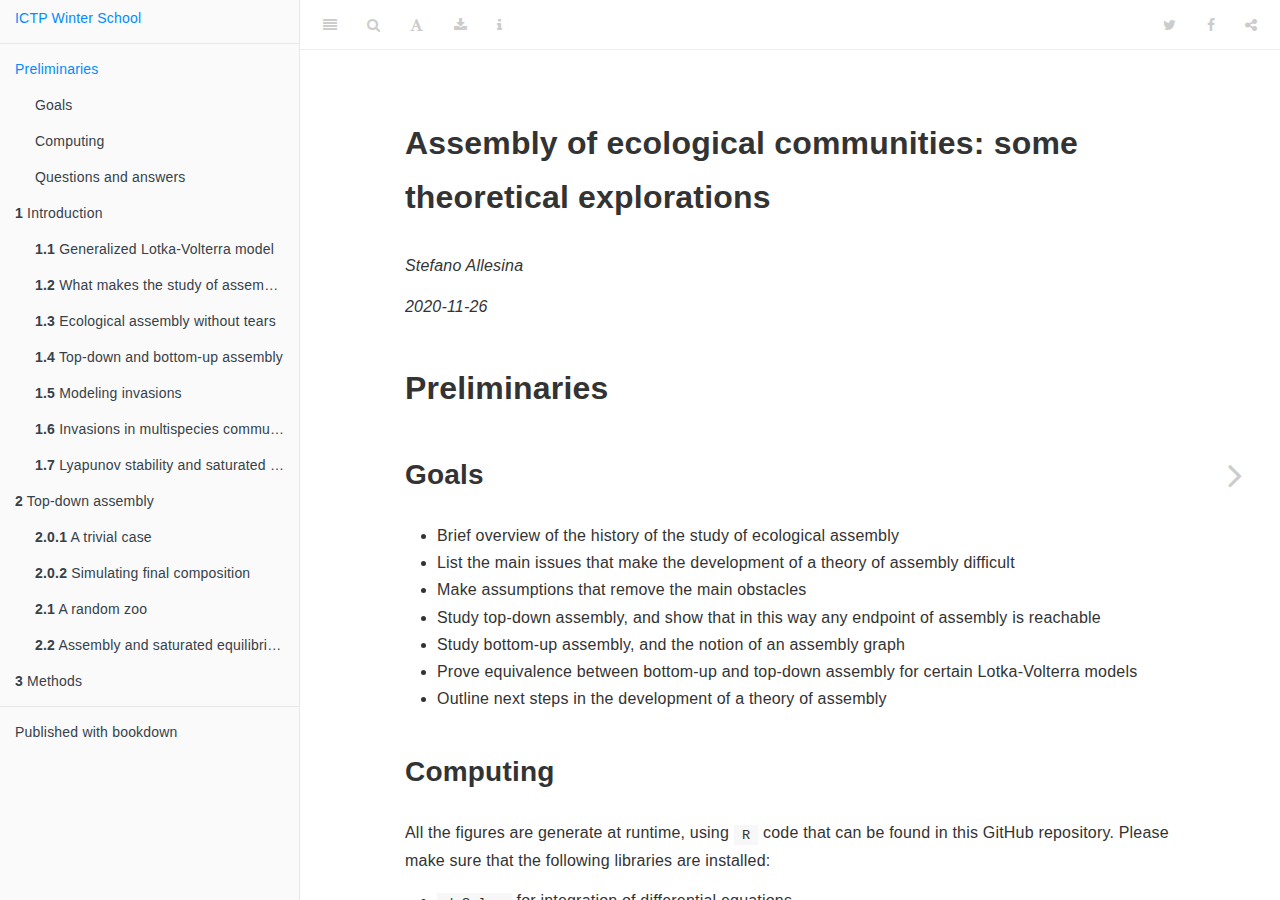
==== docs/index.html @ 86fda0ab "Lectures setup" ====
<!DOCTYPE html>
<html lang="" xml:lang="">
<head>

  <meta charset="utf-8" />
  <meta http-equiv="X-UA-Compatible" content="IE=edge" />
  <title>Assembly of ecological communities: some theoretical explorations</title>
  <meta name="description" content="Lecture notes prepared for the ICTP Winter School on Quantitative Systems Biology: Quantitative Approaches in Ecosystem Ecology." />
  <meta name="generator" content="bookdown 0.18 and GitBook 2.6.7" />

  <meta property="og:title" content="Assembly of ecological communities: some theoretical explorations" />
  <meta property="og:type" content="book" />
  
  
  <meta property="og:description" content="Lecture notes prepared for the ICTP Winter School on Quantitative Systems Biology: Quantitative Approaches in Ecosystem Ecology." />
  

  <meta name="twitter:card" content="summary" />
  <meta name="twitter:title" content="Assembly of ecological communities: some theoretical explorations" />
  
  <meta name="twitter:description" content="Lecture notes prepared for the ICTP Winter School on Quantitative Systems Biology: Quantitative Approaches in Ecosystem Ecology." />
  

<meta name="author" content="Stefano Allesina" />


<meta name="date" content="2020-11-26" />

  <meta name="viewport" content="width=device-width, initial-scale=1" />
  <meta name="apple-mobile-web-app-capable" content="yes" />
  <meta name="apple-mobile-web-app-status-bar-style" content="black" />
  
  

<link rel="next" href="intro.html"/>
<script src="libs/jquery-2.2.3/jquery.min.js"></script>
<link href="libs/gitbook-2.6.7/css/style.css" rel="stylesheet" />
<link href="libs/gitbook-2.6.7/css/plugin-table.css" rel="stylesheet" />
<link href="libs/gitbook-2.6.7/css/plugin-bookdown.css" rel="stylesheet" />
<link href="libs/gitbook-2.6.7/css/plugin-highlight.css" rel="stylesheet" />
<link href="libs/gitbook-2.6.7/css/plugin-search.css" rel="stylesheet" />
<link href="libs/gitbook-2.6.7/css/plugin-fontsettings.css" rel="stylesheet" />
<link href="libs/gitbook-2.6.7/css/plugin-clipboard.css" rel="stylesheet" />












<link rel="stylesheet" href="style.css" type="text/css" />
</head>

<body>



  <div class="book without-animation with-summary font-size-2 font-family-1" data-basepath=".">

    <div class="book-summary">
      <nav role="navigation">

<ul class="summary">
<li><a href="./">ICTP Winter School</a></li>

<li class="divider"></li>
<li class="chapter" data-level="" data-path="index.html"><a href="index.html"><i class="fa fa-check"></i>Preliminaries</a><ul>
<li class="chapter" data-level="" data-path="index.html"><a href="index.html#goals"><i class="fa fa-check"></i>Goals</a></li>
<li class="chapter" data-level="" data-path="index.html"><a href="index.html#computing"><i class="fa fa-check"></i>Computing</a></li>
<li class="chapter" data-level="" data-path="index.html"><a href="index.html#questions-and-answers"><i class="fa fa-check"></i>Questions and answers</a></li>
</ul></li>
<li class="chapter" data-level="1" data-path="intro.html"><a href="intro.html"><i class="fa fa-check"></i><b>1</b> Introduction</a><ul>
<li class="chapter" data-level="1.1" data-path="intro.html"><a href="intro.html#generalized-lotka-volterra-model"><i class="fa fa-check"></i><b>1.1</b> Generalized Lotka-Volterra model</a><ul>
<li class="chapter" data-level="1.1.1" data-path="intro.html"><a href="intro.html#coexistence-equilibrium"><i class="fa fa-check"></i><b>1.1.1</b> Coexistence equilibrium</a></li>
<li class="chapter" data-level="1.1.2" data-path="intro.html"><a href="intro.html#local-stability-of-the-coexistence-equilibrium"><i class="fa fa-check"></i><b>1.1.2</b> Local Stability of the coexistence equilibrium</a></li>
<li class="chapter" data-level="1.1.3" data-path="intro.html"><a href="intro.html#the-equilibrium-is-the-time-average"><i class="fa fa-check"></i><b>1.1.3</b> The equilibrium is the time-average</a></li>
<li class="chapter" data-level="1.1.4" data-path="intro.html"><a href="intro.html#lyapunov-diagonal-stability-and-global-stability"><i class="fa fa-check"></i><b>1.1.4</b> Lyapunov diagonal stability and global stability</a></li>
</ul></li>
<li class="chapter" data-level="1.2" data-path="intro.html"><a href="intro.html#what-makes-the-study-of-assembly-difficult"><i class="fa fa-check"></i><b>1.2</b> What makes the study of assembly difficult?</a></li>
<li class="chapter" data-level="1.3" data-path="intro.html"><a href="intro.html#ecological-assembly-without-tears"><i class="fa fa-check"></i><b>1.3</b> Ecological assembly without tears</a></li>
<li class="chapter" data-level="1.4" data-path="intro.html"><a href="intro.html#top-down-and-bottom-up-assembly"><i class="fa fa-check"></i><b>1.4</b> Top-down and bottom-up assembly</a></li>
<li class="chapter" data-level="1.5" data-path="intro.html"><a href="intro.html#modeling-invasions"><i class="fa fa-check"></i><b>1.5</b> Modeling invasions</a></li>
<li class="chapter" data-level="1.6" data-path="intro.html"><a href="intro.html#invasions-in-multispecies-communities"><i class="fa fa-check"></i><b>1.6</b> Invasions in multispecies communities</a></li>
<li class="chapter" data-level="1.7" data-path="intro.html"><a href="intro.html#lyapunov-stability-and-saturated-equilibria"><i class="fa fa-check"></i><b>1.7</b> Lyapunov stability and saturated equilibria</a></li>
</ul></li>
<li class="chapter" data-level="2" data-path="top-down-assembly.html"><a href="top-down-assembly.html"><i class="fa fa-check"></i><b>2</b> Top-down assembly</a><ul>
<li class="chapter" data-level="2.0.1" data-path="top-down-assembly.html"><a href="top-down-assembly.html#a-trivial-case"><i class="fa fa-check"></i><b>2.0.1</b> A trivial case</a></li>
<li class="chapter" data-level="2.0.2" data-path="top-down-assembly.html"><a href="top-down-assembly.html#simulating-final-composition"><i class="fa fa-check"></i><b>2.0.2</b> Simulating final composition</a></li>
<li class="chapter" data-level="2.1" data-path="top-down-assembly.html"><a href="top-down-assembly.html#a-random-zoo"><i class="fa fa-check"></i><b>2.1</b> A random zoo</a></li>
<li class="chapter" data-level="2.2" data-path="top-down-assembly.html"><a href="top-down-assembly.html#assembly-and-saturated-equilibrium"><i class="fa fa-check"></i><b>2.2</b> Assembly and saturated equilibrium</a></li>
</ul></li>
<li class="chapter" data-level="3" data-path="methods.html"><a href="methods.html"><i class="fa fa-check"></i><b>3</b> Methods</a></li>
<li class="divider"></li>
<li><a href="https://github.com/rstudio/bookdown" target="blank">Published with bookdown</a></li>

</ul>

      </nav>
    </div>

    <div class="book-body">
      <div class="body-inner">
        <div class="book-header" role="navigation">
          <h1>
            <i class="fa fa-circle-o-notch fa-spin"></i><a href="./">Assembly of ecological communities: some theoretical explorations</a>
          </h1>
        </div>

        <div class="page-wrapper" tabindex="-1" role="main">
          <div class="page-inner">

            <section class="normal" id="section-">
<div id="header">
<h1 class="title">Assembly of ecological communities: some theoretical explorations</h1>
<p class="author"><em>Stefano Allesina</em></p>
<p class="date"><em>2020-11-26</em></p>
</div>
<div id="preliminaries" class="section level1 unnumbered">
<h1>Preliminaries</h1>
<div id="goals" class="section level2 unnumbered">
<h2>Goals</h2>
<ul>
<li>Brief overview of the history of the study of ecological assembly</li>
<li>List the main issues that make the development of a theory of assembly difficult</li>
<li>Make assumptions that remove the main obstacles</li>
<li>Study top-down assembly, and show that in this way any endpoint of assembly is reachable</li>
<li>Study bottom-up assembly, and the notion of an assembly graph</li>
<li>Prove equivalence between bottom-up and top-down assembly for certain Lotka-Volterra models</li>
<li>Outline next steps in the development of a theory of assembly</li>
</ul>
</div>
<div id="computing" class="section level2 unnumbered">
<h2>Computing</h2>
<p>All the figures are generate at runtime, using <code>R</code> code that can be found in this GitHub repository. Please make sure that the following libraries are installed:</p>
<ul>
<li><code>deSolve</code> for integration of differential equations</li>
<li><code>tidyverse</code> for data manipulation and plotting</li>
<li><code>knitr</code> to compile this document</li>
</ul>
</div>
<div id="questions-and-answers" class="section level2 unnumbered">
<h2>Questions and answers</h2>
<p>If you have a question that prevents you from following the lecture, please unmute yourself and ask the question—other students are likely to have the same problem! If you are asking a question out of curiosity, or that can be discussed later, please put it in the chat. I will keep the last few minutes of the lecture for Q&amp;A.</p>

</div>
</div>
            </section>

          </div>
        </div>
      </div>

<a href="intro.html" class="navigation navigation-next navigation-unique" aria-label="Next page"><i class="fa fa-angle-right"></i></a>
    </div>
  </div>
<script src="libs/gitbook-2.6.7/js/app.min.js"></script>
<script src="libs/gitbook-2.6.7/js/lunr.js"></script>
<script src="libs/gitbook-2.6.7/js/clipboard.min.js"></script>
<script src="libs/gitbook-2.6.7/js/plugin-search.js"></script>
<script src="libs/gitbook-2.6.7/js/plugin-sharing.js"></script>
<script src="libs/gitbook-2.6.7/js/plugin-fontsettings.js"></script>
<script src="libs/gitbook-2.6.7/js/plugin-bookdown.js"></script>
<script src="libs/gitbook-2.6.7/js/jquery.highlight.js"></script>
<script src="libs/gitbook-2.6.7/js/plugin-clipboard.js"></script>
<script>
gitbook.require(["gitbook"], function(gitbook) {
gitbook.start({
"sharing": {
"github": false,
"facebook": true,
"twitter": true,
"linkedin": false,
"weibo": false,
"instapaper": false,
"vk": false,
"all": ["facebook", "twitter", "linkedin", "weibo", "instapaper"]
},
"fontsettings": {
"theme": "white",
"family": "sans",
"size": 2
},
"edit": {
"link": null,
"text": null
},
"history": {
"link": null,
"text": null
},
"view": {
"link": null,
"text": null
},
"download": ["ICTP_Winter_School.pdf", "ICTP_Winter_School.epub"],
"toc": {
"collapse": "subsection"
}
});
});
</script>

</body>

</html>
---- docs/libs/gitbook-2.6.7/css/style.css ----
/*! normalize.css v2.1.0 | MIT License | git.io/normalize */img,legend{border:0}*,.fa{-webkit-font-smoothing:antialiased}.fa-ul>li,sub,sup{position:relative}.book .book-body .page-wrapper .page-inner section.normal hr:after,.book-langs-index .inner .languages:after,.buttons:after,.dropdown-menu .buttons:after{clear:both}body,html{-ms-text-size-adjust:100%;-webkit-text-size-adjust:100%}article,aside,details,figcaption,figure,footer,header,hgroup,main,nav,section,summary{display:block}audio,canvas,video{display:inline-block}.hidden,[hidden]{display:none}audio:not([controls]){display:none;height:0}html{font-family:sans-serif}body,figure{margin:0}a:focus{outline:dotted thin}a:active,a:hover{outline:0}h1{font-size:2em;margin:.67em 0}abbr[title]{border-bottom:1px dotted}b,strong{font-weight:700}dfn{font-style:italic}hr{-moz-box-sizing:content-box;box-sizing:content-box;height:0}mark{background:#ff0;color:#000}code,kbd,pre,samp{font-family:monospace,serif;font-size:1em}pre{white-space:pre-wrap}q{quotes:"\201C" "\201D" "\2018" "\2019"}small{font-size:80%}sub,sup{font-size:75%;line-height:0;vertical-align:baseline}sup{top:-.5em}sub{bottom:-.25em}svg:not(:root){overflow:hidden}fieldset{border:1px solid silver;margin:0 2px;padding:.35em .625em .75em}legend{padding:0}button,input,select,textarea{font-family:inherit;font-size:100%;margin:0}button,input{line-height:normal}button,select{text-transform:none}button,html input[type=button],input[type=reset],input[type=submit]{-webkit-appearance:button;cursor:pointer}button[disabled],html input[disabled]{cursor:default}input[type=checkbox],input[type=radio]{box-sizing:border-box;padding:0}input[type=search]{-webkit-appearance:textfield;-moz-box-sizing:content-box;-webkit-box-sizing:content-box;box-sizing:content-box}input[type=search]::-webkit-search-cancel-button{margin-right:10px;}button::-moz-focus-inner,input::-moz-focus-inner{border:0;padding:0}textarea{overflow:auto;vertical-align:top}table{border-collapse:collapse;border-spacing:0}/*!
 * Preboot v2
 *
 * Open sourced under MIT license by @mdo.
 * Some variables and mixins from Bootstrap (Apache 2 license).
 */.link-inherit,.link-inherit:focus,.link-inherit:hover{color:inherit}.fa,.fa-stack{display:inline-block}/*!
 *  Font Awesome 4.1.0 by @davegandy - http://fontawesome.io - @fontawesome
 *  License - http://fontawesome.io/license (Font: SIL OFL 1.1, CSS: MIT License)
 */@font-face{font-family:FontAwesome;src:url(./fontawesome/fontawesome-webfont.ttf?v=4.1.0) format('truetype');font-weight:400;font-style:normal}.fa{font-family:FontAwesome;font-style:normal;font-weight:400;line-height:1;-moz-osx-font-smoothing:grayscale}.book .book-header,.book .book-summary{font-family:"Helvetica Neue",Helvetica,Arial,sans-serif}.fa-lg{font-size:1.33333333em;line-height:.75em;vertical-align:-15%}.fa-2x{font-size:2em}.fa-3x{font-size:3em}.fa-4x{font-size:4em}.fa-5x{font-size:5em}.fa-fw{width:1.28571429em;text-align:center}.fa-ul{padding-left:0;margin-left:2.14285714em;list-style-type:none}.fa-li{position:absolute;left:-2.14285714em;width:2.14285714em;top:.14285714em;text-align:center}.fa-li.fa-lg{left:-1.85714286em}.fa-border{padding:.2em .25em .15em;border:.08em solid #eee;border-radius:.1em}.pull-right{float:right}.pull-left{float:left}.fa.pull-left{margin-right:.3em}.fa.pull-right{margin-left:.3em}.fa-spin{-webkit-animation:spin 2s infinite linear;-moz-animation:spin 2s infinite linear;-o-animation:spin 2s infinite linear;animation:spin 2s infinite linear}@-moz-keyframes spin{0%{-moz-transform:rotate(0)}100%{-moz-transform:rotate(359deg)}}@-webkit-keyframes spin{0%{-webkit-transform:rotate(0)}100%{-webkit-transform:rotate(359deg)}}@-o-keyframes spin{0%{-o-transform:rotate(0)}100%{-o-transform:rotate(359deg)}}@keyframes spin{0%{-webkit-transform:rotate(0);transform:rotate(0)}100%{-webkit-transform:rotate(359deg);transform:rotate(359deg)}}.fa-rotate-90{filter:progid:DXImageTransform.Microsoft.BasicImage(rotation=1);-webkit-transform:rotate(90deg);-moz-transform:rotate(90deg);-ms-transform:rotate(90deg);-o-transform:rotate(90deg);transform:rotate(90deg)}.fa-rotate-180{filter:progid:DXImageTransform.Microsoft.BasicImage(rotation=2);-webkit-transform:rotate(180deg);-moz-transform:rotate(180deg);-ms-transform:rotate(180deg);-o-transform:rotate(180deg);transform:rotate(180deg)}.fa-rotate-270{filter:progid:DXImageTransform.Microsoft.BasicImage(rotation=3);-webkit-transform:rotate(270deg);-moz-transform:rotate(270deg);-ms-transform:rotate(270deg);-o-transform:rotate(270deg);transform:rotate(270deg)}.fa-flip-horizontal{filter:progid:DXImageTransform.Microsoft.BasicImage(rotation=0, mirror=1);-webkit-transform:scale(-1,1);-moz-transform:scale(-1,1);-ms-transform:scale(-1,1);-o-transform:scale(-1,1);transform:scale(-1,1)}.fa-flip-vertical{filter:progid:DXImageTransform.Microsoft.BasicImage(rotation=2, mirror=1);-webkit-transform:scale(1,-1);-moz-transform:scale(1,-1);-ms-transform:scale(1,-1);-o-transform:scale(1,-1);transform:scale(1,-1)}.fa-stack{position:relative;width:2em;height:2em;line-height:2em;vertical-align:middle}.fa-stack-1x,.fa-stack-2x{position:absolute;left:0;width:100%;text-align:center}.fa-stack-1x{line-height:inherit}.fa-stack-2x{font-size:2em}.fa-inverse{color:#fff}.fa-glass:before{content:"\f000"}.fa-music:before{content:"\f001"}.fa-search:before{content:"\f002"}.fa-envelope-o:before{content:"\f003"}.fa-heart:before{content:"\f004"}.fa-star:before{content:"\f005"}.fa-star-o:before{content:"\f006"}.fa-user:before{content:"\f007"}.fa-film:before{content:"\f008"}.fa-th-large:before{content:"\f009"}.fa-th:before{content:"\f00a"}.fa-th-list:before{content:"\f00b"}.fa-check:before{content:"\f00c"}.fa-times:before{content:"\f00d"}.fa-search-plus:before{content:"\f00e"}.fa-search-minus:before{content:"\f010"}.fa-power-off:before{content:"\f011"}.fa-signal:before{content:"\f012"}.fa-cog:before,.fa-gear:before{content:"\f013"}.fa-trash-o:before{content:"\f014"}.fa-home:before{content:"\f015"}.fa-file-o:before{content:"\f016"}.fa-clock-o:before{content:"\f017"}.fa-road:before{content:"\f018"}.fa-download:before{content:"\f019"}.fa-arrow-circle-o-down:before{content:"\f01a"}.fa-arrow-circle-o-up:before{content:"\f01b"}.fa-inbox:before{content:"\f01c"}.fa-play-circle-o:before{content:"\f01d"}.fa-repeat:before,.fa-rotate-right:before{content:"\f01e"}.fa-refresh:before{content:"\f021"}.fa-list-alt:before{content:"\f022"}.fa-lock:before{content:"\f023"}.fa-flag:before{content:"\f024"}.fa-headphones:before{content:"\f025"}.fa-volume-off:before{content:"\f026"}.fa-volume-down:before{content:"\f027"}.fa-volume-up:before{content:"\f028"}.fa-qrcode:before{content:"\f029"}.fa-barcode:before{content:"\f02a"}.fa-tag:before{content:"\f02b"}.fa-tags:before{content:"\f02c"}.fa-book:before{content:"\f02d"}.fa-bookmark:before{content:"\f02e"}.fa-print:before{content:"\f02f"}.fa-camera:before{content:"\f030"}.fa-font:before{content:"\f031"}.fa-bold:before{content:"\f032"}.fa-italic:before{content:"\f033"}.fa-text-height:before{content:"\f034"}.fa-text-width:before{content:"\f035"}.fa-align-left:before{content:"\f036"}.fa-align-center:before{content:"\f037"}.fa-align-right:before{content:"\f038"}.fa-align-justify:before{content:"\f039"}.fa-list:before{content:"\f03a"}.fa-dedent:before,.fa-outdent:before{content:"\f03b"}.fa-indent:before{content:"\f03c"}.fa-video-camera:before{content:"\f03d"}.fa-image:before,.fa-photo:before,.fa-picture-o:before{content:"\f03e"}.fa-pencil:before{content:"\f040"}.fa-map-marker:before{content:"\f041"}.fa-adjust:before{content:"\f042"}.fa-tint:before{content:"\f043"}.fa-edit:before,.fa-pencil-square-o:before{content:"\f044"}.fa-share-square-o:before{content:"\f045"}.fa-check-square-o:before{content:"\f046"}.fa-arrows:before{content:"\f047"}.fa-step-backward:before{content:"\f048"}.fa-fast-backward:before{content:"\f049"}.fa-backward:before{content:"\f04a"}.fa-play:before{content:"\f04b"}.fa-pause:before{content:"\f04c"}.fa-stop:before{content:"\f04d"}.fa-forward:before{content:"\f04e"}.fa-fast-forward:before{content:"\f050"}.fa-step-forward:before{content:"\f051"}.fa-eject:before{content:"\f052"}.fa-chevron-left:before{content:"\f053"}.fa-chevron-right:before{content:"\f054"}.fa-plus-circle:before{content:"\f055"}.fa-minus-circle:before{content:"\f056"}.fa-times-circle:before{content:"\f057"}.fa-check-circle:before{content:"\f058"}.fa-question-circle:before{content:"\f059"}.fa-info-circle:before{content:"\f05a"}.fa-crosshairs:before{content:"\f05b"}.fa-times-circle-o:before{content:"\f05c"}.fa-check-circle-o:before{content:"\f05d"}.fa-ban:before{content:"\f05e"}.fa-arrow-left:before{content:"\f060"}.fa-arrow-right:before{content:"\f061"}.fa-arrow-up:before{content:"\f062"}.fa-arrow-down:before{content:"\f063"}.fa-mail-forward:before,.fa-share:before{content:"\f064"}.fa-expand:before{content:"\f065"}.fa-compress:before{content:"\f066"}.fa-plus:before{content:"\f067"}.fa-minus:before{content:"\f068"}.fa-asterisk:before{content:"\f069"}.fa-exclamation-circle:before{content:"\f06a"}.fa-gift:before{content:"\f06b"}.fa-leaf:before{content:"\f06c"}.fa-fire:before{content:"\f06d"}.fa-eye:before{content:"\f06e"}.fa-eye-slash:before{content:"\f070"}.fa-exclamation-triangle:before,.fa-warning:before{content:"\f071"}.fa-plane:before{content:"\f072"}.fa-calendar:before{content:"\f073"}.fa-random:before{content:"\f074"}.fa-comment:before{content:"\f075"}.fa-magnet:before{content:"\f076"}.fa-chevron-up:before{content:"\f077"}.fa-chevron-down:before{content:"\f078"}.fa-retweet:before{content:"\f079"}.fa-shopping-cart:before{content:"\f07a"}.fa-folder:before{content:"\f07b"}.fa-folder-open:before{content:"\f07c"}.fa-arrows-v:before{content:"\f07d"}.fa-arrows-h:before{content:"\f07e"}.fa-bar-chart-o:before{content:"\f080"}.fa-twitter-square:before{content:"\f081"}.fa-facebook-square:before{content:"\f082"}.fa-camera-retro:before{content:"\f083"}.fa-key:before{content:"\f084"}.fa-cogs:before,.fa-gears:before{content:"\f085"}.fa-comments:before{content:"\f086"}.fa-thumbs-o-up:before{content:"\f087"}.fa-thumbs-o-down:before{content:"\f088"}.fa-star-half:before{content:"\f089"}.fa-heart-o:before{content:"\f08a"}.fa-sign-out:before{content:"\f08b"}.fa-linkedin-square:before{content:"\f08c"}.fa-thumb-tack:before{content:"\f08d"}.fa-external-link:before{content:"\f08e"}.fa-sign-in:before{content:"\f090"}.fa-trophy:before{content:"\f091"}.fa-github-square:before{content:"\f092"}.fa-upload:before{content:"\f093"}.fa-lemon-o:before{content:"\f094"}.fa-phone:before{content:"\f095"}.fa-square-o:before{content:"\f096"}.fa-bookmark-o:before{content:"\f097"}.fa-phone-square:before{content:"\f098"}.fa-twitter:before{content:"\f099"}.fa-facebook:before{content:"\f09a"}.fa-github:before{content:"\f09b"}.fa-unlock:before{content:"\f09c"}.fa-credit-card:before{content:"\f09d"}.fa-rss:before{content:"\f09e"}.fa-hdd-o:before{content:"\f0a0"}.fa-bullhorn:before{content:"\f0a1"}.fa-bell:before{content:"\f0f3"}.fa-certificate:before{content:"\f0a3"}.fa-hand-o-right:before{content:"\f0a4"}.fa-hand-o-left:before{content:"\f0a5"}.fa-hand-o-up:before{content:"\f0a6"}.fa-hand-o-down:before{content:"\f0a7"}.fa-arrow-circle-left:before{content:"\f0a8"}.fa-arrow-circle-right:before{content:"\f0a9"}.fa-arrow-circle-up:before{content:"\f0aa"}.fa-arrow-circle-down:before{content:"\f0ab"}.fa-globe:before{content:"\f0ac"}.fa-wrench:before{content:"\f0ad"}.fa-tasks:before{content:"\f0ae"}.fa-filter:before{content:"\f0b0"}.fa-briefcase:before{content:"\f0b1"}.fa-arrows-alt:before{content:"\f0b2"}.fa-group:before,.fa-users:before{content:"\f0c0"}.fa-chain:before,.fa-link:before{content:"\f0c1"}.fa-cloud:before{content:"\f0c2"}.fa-flask:before{content:"\f0c3"}.fa-cut:before,.fa-scissors:before{content:"\f0c4"}.fa-copy:before,.fa-files-o:before{content:"\f0c5"}.fa-paperclip:before{content:"\f0c6"}.fa-floppy-o:before,.fa-save:before{content:"\f0c7"}.fa-square:before{content:"\f0c8"}.fa-bars:before,.fa-navicon:before,.fa-reorder:before{content:"\f0c9"}.fa-list-ul:before{content:"\f0ca"}.fa-list-ol:before{content:"\f0cb"}.fa-strikethrough:before{content:"\f0cc"}.fa-underline:before{content:"\f0cd"}.fa-table:before{content:"\f0ce"}.fa-magic:before{content:"\f0d0"}.fa-truck:before{content:"\f0d1"}.fa-pinterest:before{content:"\f0d2"}.fa-pinterest-square:before{content:"\f0d3"}.fa-google-plus-square:before{content:"\f0d4"}.fa-google-plus:before{content:"\f0d5"}.fa-money:before{content:"\f0d6"}.fa-caret-down:before{content:"\f0d7"}.fa-caret-up:before{content:"\f0d8"}.fa-caret-left:before{content:"\f0d9"}.fa-caret-right:before{content:"\f0da"}.fa-columns:before{content:"\f0db"}.fa-sort:before,.fa-unsorted:before{content:"\f0dc"}.fa-sort-desc:before,.fa-sort-down:before{content:"\f0dd"}.fa-sort-asc:before,.fa-sort-up:before{content:"\f0de"}.fa-envelope:before{content:"\f0e0"}.fa-linkedin:before{content:"\f0e1"}.fa-rotate-left:before,.fa-undo:before{content:"\f0e2"}.fa-gavel:before,.fa-legal:before{content:"\f0e3"}.fa-dashboard:before,.fa-tachometer:before{content:"\f0e4"}.fa-comment-o:before{content:"\f0e5"}.fa-comments-o:before{content:"\f0e6"}.fa-bolt:before,.fa-flash:before{content:"\f0e7"}.fa-sitemap:before{content:"\f0e8"}.fa-umbrella:before{content:"\f0e9"}.fa-clipboard:before,.fa-paste:before{content:"\f0ea"}.fa-lightbulb-o:before{content:"\f0eb"}.fa-exchange:before{content:"\f0ec"}.fa-cloud-download:before{content:"\f0ed"}.fa-cloud-upload:before{content:"\f0ee"}.fa-user-md:before{content:"\f0f0"}.fa-stethoscope:before{content:"\f0f1"}.fa-suitcase:before{content:"\f0f2"}.fa-bell-o:before{content:"\f0a2"}.fa-coffee:before{content:"\f0f4"}.fa-cutlery:before{content:"\f0f5"}.fa-file-text-o:before{content:"\f0f6"}.fa-building-o:before{content:"\f0f7"}.fa-hospital-o:before{content:"\f0f8"}.fa-ambulance:before{content:"\f0f9"}.fa-medkit:before{content:"\f0fa"}.fa-fighter-jet:before{content:"\f0fb"}.fa-beer:before{content:"\f0fc"}.fa-h-square:before{content:"\f0fd"}.fa-plus-square:before{content:"\f0fe"}.fa-angle-double-left:before{content:"\f100"}.fa-angle-double-right:before{content:"\f101"}.fa-angle-double-up:before{content:"\f102"}.fa-angle-double-down:before{content:"\f103"}.fa-angle-left:before{content:"\f104"}.fa-angle-right:before{content:"\f105"}.fa-angle-up:before{content:"\f106"}.fa-angle-down:before{content:"\f107"}.fa-desktop:before{content:"\f108"}.fa-laptop:before{content:"\f109"}.fa-tablet:before{content:"\f10a"}.fa-mobile-phone:before,.fa-mobile:before{content:"\f10b"}.fa-circle-o:before{content:"\f10c"}.fa-quote-left:before{content:"\f10d"}.fa-quote-right:before{content:"\f10e"}.fa-spinner:before{content:"\f110"}.fa-circle:before{content:"\f111"}.fa-mail-reply:before,.fa-reply:before{content:"\f112"}.fa-github-alt:before{content:"\f113"}.fa-folder-o:before{content:"\f114"}.fa-folder-open-o:before{content:"\f115"}.fa-smile-o:before{content:"\f118"}.fa-frown-o:before{content:"\f119"}.fa-meh-o:before{content:"\f11a"}.fa-gamepad:before{content:"\f11b"}.fa-keyboard-o:before{content:"\f11c"}.fa-flag-o:before{content:"\f11d"}.fa-flag-checkered:before{content:"\f11e"}.fa-terminal:before{content:"\f120"}.fa-code:before{content:"\f121"}.fa-mail-reply-all:before,.fa-reply-all:before{content:"\f122"}.fa-star-half-empty:before,.fa-star-half-full:before,.fa-star-half-o:before{content:"\f123"}.fa-location-arrow:before{content:"\f124"}.fa-crop:before{content:"\f125"}.fa-code-fork:before{content:"\f126"}.fa-chain-broken:before,.fa-unlink:before{content:"\f127"}.fa-question:before{content:"\f128"}.fa-info:before{content:"\f129"}.fa-exclamation:before{content:"\f12a"}.fa-superscript:before{content:"\f12b"}.fa-subscript:before{content:"\f12c"}.fa-eraser:before{content:"\f12d"}.fa-puzzle-piece:before{content:"\f12e"}.fa-microphone:before{content:"\f130"}.fa-microphone-slash:before{content:"\f131"}.fa-shield:before{content:"\f132"}.fa-calendar-o:before{content:"\f133"}.fa-fire-extinguisher:before{content:"\f134"}.fa-rocket:before{content:"\f135"}.fa-maxcdn:before{content:"\f136"}.fa-chevron-circle-left:before{content:"\f137"}.fa-chevron-circle-right:before{content:"\f138"}.fa-chevron-circle-up:before{content:"\f139"}.fa-chevron-circle-down:before{content:"\f13a"}.fa-html5:before{content:"\f13b"}.fa-css3:before{content:"\f13c"}.fa-anchor:before{content:"\f13d"}.fa-unlock-alt:before{content:"\f13e"}.fa-bullseye:before{content:"\f140"}.fa-ellipsis-h:before{content:"\f141"}.fa-ellipsis-v:before{content:"\f142"}.fa-rss-square:before{content:"\f143"}.fa-play-circle:before{content:"\f144"}.fa-ticket:before{content:"\f145"}.fa-minus-square:before{content:"\f146"}.fa-minus-square-o:before{content:"\f147"}.fa-level-up:before{content:"\f148"}.fa-level-down:before{content:"\f149"}.fa-check-square:before{content:"\f14a"}.fa-pencil-square:before{content:"\f14b"}.fa-external-link-square:before{content:"\f14c"}.fa-share-square:before{content:"\f14d"}.fa-compass:before{content:"\f14e"}.fa-caret-square-o-down:before,.fa-toggle-down:before{content:"\f150"}.fa-caret-square-o-up:before,.fa-toggle-up:before{content:"\f151"}.fa-caret-square-o-right:before,.fa-toggle-right:before{content:"\f152"}.fa-eur:before,.fa-euro:before{content:"\f153"}.fa-gbp:before{content:"\f154"}.fa-dollar:before,.fa-usd:before{content:"\f155"}.fa-inr:before,.fa-rupee:before{content:"\f156"}.fa-cny:before,.fa-jpy:before,.fa-rmb:before,.fa-yen:before{content:"\f157"}.fa-rouble:before,.fa-rub:before,.fa-ruble:before{content:"\f158"}.fa-krw:before,.fa-won:before{content:"\f159"}.fa-bitcoin:before,.fa-btc:before{content:"\f15a"}.fa-file:before{content:"\f15b"}.fa-file-text:before{content:"\f15c"}.fa-sort-alpha-asc:before{content:"\f15d"}.fa-sort-alpha-desc:before{content:"\f15e"}.fa-sort-amount-asc:before{content:"\f160"}.fa-sort-amount-desc:before{content:"\f161"}.fa-sort-numeric-asc:before{content:"\f162"}.fa-sort-numeric-desc:before{content:"\f163"}.fa-thumbs-up:before{content:"\f164"}.fa-thumbs-down:before{content:"\f165"}.fa-youtube-square:before{content:"\f166"}.fa-youtube:before{content:"\f167"}.fa-xing:before{content:"\f168"}.fa-xing-square:before{content:"\f169"}.fa-youtube-play:before{content:"\f16a"}.fa-dropbox:before{content:"\f16b"}.fa-stack-overflow:before{content:"\f16c"}.fa-instagram:before{content:"\f16d"}.fa-flickr:before{content:"\f16e"}.fa-adn:before{content:"\f170"}.fa-bitbucket:before{content:"\f171"}.fa-bitbucket-square:before{content:"\f172"}.fa-tumblr:before{content:"\f173"}.fa-tumblr-square:before{content:"\f174"}.fa-long-arrow-down:before{content:"\f175"}.fa-long-arrow-up:before{content:"\f176"}.fa-long-arrow-left:before{content:"\f177"}.fa-long-arrow-right:before{content:"\f178"}.fa-apple:before{content:"\f179"}.fa-windows:before{content:"\f17a"}.fa-android:before{content:"\f17b"}.fa-linux:before{content:"\f17c"}.fa-dribbble:before{content:"\f17d"}.fa-skype:before{content:"\f17e"}.fa-foursquare:before{content:"\f180"}.fa-trello:before{content:"\f181"}.fa-female:before{content:"\f182"}.fa-male:before{content:"\f183"}.fa-gittip:before{content:"\f184"}.fa-sun-o:before{content:"\f185"}.fa-moon-o:before{content:"\f186"}.fa-archive:before{content:"\f187"}.fa-bug:before{content:"\f188"}.fa-vk:before{content:"\f189"}.fa-weibo:before{content:"\f18a"}.fa-renren:before{content:"\f18b"}.fa-pagelines:before{content:"\f18c"}.fa-stack-exchange:before{content:"\f18d"}.fa-arrow-circle-o-right:before{content:"\f18e"}.fa-arrow-circle-o-left:before{content:"\f190"}.fa-caret-square-o-left:before,.fa-toggle-left:before{content:"\f191"}.fa-dot-circle-o:before{content:"\f192"}.fa-wheelchair:before{content:"\f193"}.fa-vimeo-square:before{content:"\f194"}.fa-try:before,.fa-turkish-lira:before{content:"\f195"}.fa-plus-square-o:before{content:"\f196"}.fa-space-shuttle:before{content:"\f197"}.fa-slack:before{content:"\f198"}.fa-envelope-square:before{content:"\f199"}.fa-wordpress:before{content:"\f19a"}.fa-openid:before{content:"\f19b"}.fa-bank:before,.fa-institution:before,.fa-university:before{content:"\f19c"}.fa-graduation-cap:before,.fa-mortar-board:before{content:"\f19d"}.fa-yahoo:before{content:"\f19e"}.fa-google:before{content:"\f1a0"}.fa-reddit:before{content:"\f1a1"}.fa-reddit-square:before{content:"\f1a2"}.fa-stumbleupon-circle:before{content:"\f1a3"}.fa-stumbleupon:before{content:"\f1a4"}.fa-delicious:before{content:"\f1a5"}.fa-digg:before{content:"\f1a6"}.fa-pied-piper-square:before,.fa-pied-piper:before{content:"\f1a7"}.fa-pied-piper-alt:before{content:"\f1a8"}.fa-drupal:before{content:"\f1a9"}.fa-joomla:before{content:"\f1aa"}.fa-language:before{content:"\f1ab"}.fa-fax:before{content:"\f1ac"}.fa-building:before{content:"\f1ad"}.fa-child:before{content:"\f1ae"}.fa-paw:before{content:"\f1b0"}.fa-spoon:before{content:"\f1b1"}.fa-cube:before{content:"\f1b2"}.fa-cubes:before{content:"\f1b3"}.fa-behance:before{content:"\f1b4"}.fa-behance-square:before{content:"\f1b5"}.fa-steam:before{content:"\f1b6"}.fa-steam-square:before{content:"\f1b7"}.fa-recycle:before{content:"\f1b8"}.fa-automobile:before,.fa-car:before{content:"\f1b9"}.fa-cab:before,.fa-taxi:before{content:"\f1ba"}.fa-tree:before{content:"\f1bb"}.fa-spotify:before{content:"\f1bc"}.fa-deviantart:before{content:"\f1bd"}.fa-soundcloud:before{content:"\f1be"}.fa-database:before{content:"\f1c0"}.fa-file-pdf-o:before{content:"\f1c1"}.fa-file-word-o:before{content:"\f1c2"}.fa-file-excel-o:before{content:"\f1c3"}.fa-file-powerpoint-o:before{content:"\f1c4"}.fa-file-image-o:before,.fa-file-photo-o:before,.fa-file-picture-o:before{content:"\f1c5"}.fa-file-archive-o:before,.fa-file-zip-o:before{content:"\f1c6"}.fa-file-audio-o:before,.fa-file-sound-o:before{content:"\f1c7"}.fa-file-movie-o:before,.fa-file-video-o:before{content:"\f1c8"}.fa-file-code-o:before{content:"\f1c9"}.fa-vine:before{content:"\f1ca"}.fa-codepen:before{content:"\f1cb"}.fa-jsfiddle:before{content:"\f1cc"}.fa-life-bouy:before,.fa-life-ring:before,.fa-life-saver:before,.fa-support:before{content:"\f1cd"}.fa-circle-o-notch:before{content:"\f1ce"}.fa-ra:before,.fa-rebel:before{content:"\f1d0"}.fa-empire:before,.fa-ge:before{content:"\f1d1"}.fa-git-square:before{content:"\f1d2"}.fa-git:before{content:"\f1d3"}.fa-hacker-news:before{content:"\f1d4"}.fa-tencent-weibo:before{content:"\f1d5"}.fa-qq:before{content:"\f1d6"}.fa-wechat:before,.fa-weixin:before{content:"\f1d7"}.fa-paper-plane:before,.fa-send:before{content:"\f1d8"}.fa-paper-plane-o:before,.fa-send-o:before{content:"\f1d9"}.fa-history:before{content:"\f1da"}.fa-circle-thin:before{content:"\f1db"}.fa-header:before{content:"\f1dc"}.fa-paragraph:before{content:"\f1dd"}.fa-sliders:before{content:"\f1de"}.fa-share-alt:before{content:"\f1e0"}.fa-share-alt-square:before{content:"\f1e1"}.fa-bomb:before{content:"\f1e2"}.book-langs-index{width:100%;height:100%;padding:40px 0;margin:0;overflow:auto}@media (max-width:600px){.book-langs-index{padding:0}}.book-langs-index .inner{max-width:600px;width:100%;margin:0 auto;padding:30px;background:#fff;border-radius:3px}.book-langs-index .inner h3{margin:0}.book-langs-index .inner .languages{list-style:none;padding:20px 30px;margin-top:20px;border-top:1px solid #eee}.book-langs-index .inner .languages:after,.book-langs-index .inner .languages:before{content:" ";display:table;line-height:0}.book-langs-index .inner .languages li{width:50%;float:left;padding:10px 5px;font-size:16px}@media (max-width:600px){.book-langs-index .inner .languages li{width:100%;max-width:100%}}.book .book-header{overflow:visible;height:50px;padding:0 8px;z-index:2;font-size:.85em;color:#7e888b;background:0 0}.book .book-header .btn{display:block;height:50px;padding:0 15px;border-bottom:none;color:#ccc;text-transform:uppercase;line-height:50px;-webkit-box-shadow:none!important;box-shadow:none!important;position:relative;font-size:14px}.book .book-header .btn:hover{position:relative;text-decoration:none;color:#444;background:0 0}.book .book-header h1{margin:0;font-size:20px;font-weight:200;text-align:center;line-height:50px;opacity:0;padding-left:200px;padding-right:200px;-webkit-transition:opacity .2s ease;-moz-transition:opacity .2s ease;-o-transition:opacity .2s ease;transition:opacity .2s ease;overflow:hidden;text-overflow:ellipsis;white-space:nowrap}.book .book-header h1 a,.book .book-header h1 a:hover{color:inherit;text-decoration:none}@media (max-width:1000px){.book .book-header h1{display:none}}.book .book-header h1 i{display:none}.book .book-header:hover h1{opacity:1}.book.is-loading .book-header h1 i{display:inline-block}.book.is-loading .book-header h1 a{display:none}.dropdown{position:relative}.dropdown-menu{position:absolute;top:100%;left:0;z-index:100;display:none;float:left;min-width:160px;padding:0;margin:2px 0 0;list-style:none;font-size:14px;background-color:#fafafa;border:1px solid rgba(0,0,0,.07);border-radius:1px;-webkit-box-shadow:0 6px 12px rgba(0,0,0,.175);box-shadow:0 6px 12px rgba(0,0,0,.175);background-clip:padding-box}.dropdown-menu.open{display:block}.dropdown-menu.dropdown-left{left:auto;right:4%}.dropdown-menu.dropdown-left .dropdown-caret{right:14px;left:auto}.dropdown-menu .dropdown-caret{position:absolute;top:-8px;left:14px;width:18px;height:10px;float:left;overflow:hidden}.dropdown-menu .dropdown-caret .caret-inner,.dropdown-menu .dropdown-caret .caret-outer{display:inline-block;top:0;border-left:9px solid transparent;border-right:9px solid transparent;position:absolute}.dropdown-menu .dropdown-caret .caret-outer{border-bottom:9px solid rgba(0,0,0,.1);height:auto;left:0;width:auto;margin-left:-1px}.dropdown-menu .dropdown-caret .caret-inner{margin-top:-1px;top:1px;border-bottom:9px solid #fafafa}.dropdown-menu .buttons{border-bottom:1px solid rgba(0,0,0,.07)}.dropdown-menu .buttons:after,.dropdown-menu .buttons:before{content:" ";display:table;line-height:0}.dropdown-menu .buttons:last-child{border-bottom:none}.dropdown-menu .buttons .button{border:0;background-color:transparent;color:#a6a6a6;width:100%;text-align:center;float:left;line-height:1.42857143;padding:8px 4px}.alert,.dropdown-menu .buttons .button:hover{color:#444}.dropdown-menu .buttons .button:focus,.dropdown-menu .buttons .button:hover{outline:0}.dropdown-menu .buttons .button.size-2{width:50%}.dropdown-menu .buttons .button.size-3{width:33%}.alert{padding:15px;margin-bottom:20px;background:#eee;border-bottom:5px solid #ddd}.alert-success{background:#dff0d8;border-color:#d6e9c6;color:#3c763d}.alert-info{background:#d9edf7;border-color:#bce8f1;color:#31708f}.alert-danger{background:#f2dede;border-color:#ebccd1;color:#a94442}.alert-warning{background:#fcf8e3;border-color:#faebcc;color:#8a6d3b}.book .book-summary{position:absolute;top:0;left:-300px;bottom:0;z-index:1;width:300px;color:#364149;background:#fafafa;border-right:1px solid rgba(0,0,0,.07);-webkit-transition:left 250ms ease;-moz-transition:left 250ms ease;-o-transition:left 250ms ease;transition:left 250ms ease}.book .book-summary ul.summary{position:absolute;top:0;left:0;right:0;bottom:0;overflow-y:auto;list-style:none;margin:0;padding:0;-webkit-transition:top .5s ease;-moz-transition:top .5s ease;-o-transition:top .5s ease;transition:top .5s ease}.book .book-summary ul.summary li{list-style:none}.book .book-summary ul.summary li.divider{height:1px;margin:7px 0;overflow:hidden;background:rgba(0,0,0,.07)}.book .book-summary ul.summary li i.fa-check{display:none;position:absolute;right:9px;top:16px;font-size:9px;color:#3c3}.book .book-summary ul.summary li.done>a{color:#364149;font-weight:400}.book .book-summary ul.summary li.done>a i{display:inline}.book .book-summary ul.summary li a,.book .book-summary ul.summary li span{display:block;padding:10px 15px;border-bottom:none;color:#364149;background:0 0;text-overflow:ellipsis;overflow:hidden;white-space:nowrap;position:relative}.book .book-summary ul.summary li span{cursor:not-allowed;opacity:.3;filter:alpha(opacity=30)}.book .book-summary ul.summary li a:hover,.book .book-summary ul.summary li.active>a{color:#008cff;background:0 0;text-decoration:none}.book .book-summary ul.summary li ul{padding-left:20px}@media (max-width:600px){.book .book-summary{width:calc(100% - 60px);bottom:0;left:-100%}}.book.with-summary .book-summary{left:0}.book.without-animation .book-summary{-webkit-transition:none!important;-moz-transition:none!important;-o-transition:none!important;transition:none!important}.book{position:relative;width:100%;height:100%}.book .book-body,.book .book-body .body-inner{position:absolute;top:0;left:0;overflow-y:auto;bottom:0;right:0}.book .book-body{color:#000;background:#fff;-webkit-transition:left 250ms ease;-moz-transition:left 250ms ease;-o-transition:left 250ms ease;transition:left 250ms ease}.book .book-body .page-wrapper{position:relative;outline:0}.book .book-body .page-wrapper .page-inner{max-width:800px;margin:0 auto;padding:20px 0 40px}.book .book-body .page-wrapper .page-inner section{margin:0;padding:5px 15px;background:#fff;border-radius:2px;line-height:1.7;font-size:1.6rem}.book .book-body .page-wrapper .page-inner .btn-group .btn{border-radius:0;background:#eee;border:0}@media (max-width:1240px){.book .book-body{-webkit-transition:-webkit-transform 250ms ease;-moz-transition:-moz-transform 250ms ease;-o-transition:-o-transform 250ms ease;transition:transform 250ms ease;padding-bottom:20px}.book .book-body .body-inner{position:static;min-height:calc(100% - 50px)}}@media (min-width:600px){.book.with-summary .book-body{left:300px}}@media (max-width:600px){.book.with-summary{overflow:hidden}.book.with-summary .book-body{-webkit-transform:translate(calc(100% - 60px),0);-moz-transform:translate(calc(100% - 60px),0);-ms-transform:translate(calc(100% - 60px),0);-o-transform:translate(calc(100% - 60px),0);transform:translate(calc(100% - 60px),0)}}.book.without-animation .book-body{-webkit-transition:none!important;-moz-transition:none!important;-o-transition:none!important;transition:none!important}.buttons:after,.buttons:before{content:" ";display:table;line-height:0}.button{border:0;background:#eee;color:#666;width:100%;text-align:center;float:left;line-height:1.42857143;padding:8px 4px}.button:hover{color:#444}.button:focus,.button:hover{outline:0}.button.size-2{width:50%}.button.size-3{width:33%}.book .book-body .page-wrapper .page-inner section{display:none}.book .book-body .page-wrapper .page-inner section.normal{display:block;word-wrap:break-word;overflow:hidden;color:#333;line-height:1.7;text-size-adjust:100%;-ms-text-size-adjust:100%;-webkit-text-size-adjust:100%;-moz-text-size-adjust:100%}.book .book-body .page-wrapper .page-inner section.normal *{box-sizing:border-box;-webkit-box-sizing:border-box;}.book .book-body .page-wrapper .page-inner section.normal>:first-child{margin-top:0!important}.book .book-body .page-wrapper .page-inner section.normal>:last-child{margin-bottom:0!important}.book .book-body .page-wrapper .page-inner section.normal blockquote,.book .book-body .page-wrapper .page-inner section.normal code,.book .book-body .page-wrapper .page-inner section.normal figure,.book .book-body .page-wrapper .page-inner section.normal img,.book .book-body .page-wrapper .page-inner section.normal pre,.book .book-body .page-wrapper .page-inner section.normal table,.book .book-body .page-wrapper .page-inner section.normal tr{page-break-inside:avoid}.book .book-body .page-wrapper .page-inner section.normal h2,.book .book-body .page-wrapper .page-inner section.normal h3,.book .book-body .page-wrapper .page-inner section.normal h4,.book .book-body .page-wrapper .page-inner section.normal h5,.book .book-body .page-wrapper .page-inner section.normal p{orphans:3;widows:3}.book .book-body .page-wrapper .page-inner section.normal h1,.book .book-body .page-wrapper .page-inner section.normal h2,.book .book-body .page-wrapper .page-inner section.normal h3,.book .book-body .page-wrapper .page-inner section.normal h4,.book .book-body .page-wrapper .page-inner section.normal h5{page-break-after:avoid}.book .book-body .page-wrapper .page-inner section.normal b,.book .book-body .page-wrapper .page-inner section.normal strong{font-weight:700}.book .book-body .page-wrapper .page-inner section.normal em{font-style:italic}.book .book-body .page-wrapper .page-inner section.normal blockquote,.book .book-body .page-wrapper .page-inner section.normal dl,.book .book-body .page-wrapper .page-inner section.normal ol,.book .book-body .page-wrapper .page-inner section.normal p,.book .book-body .page-wrapper .page-inner section.normal table,.book .book-body .page-wrapper .page-inner section.normal ul{margin-top:0;margin-bottom:.85em}.book .book-body .page-wrapper .page-inner section.normal a{color:#4183c4;text-decoration:none;background:0 0}.book .book-body .page-wrapper .page-inner section.normal a:active,.book .book-body .page-wrapper .page-inner section.normal a:focus,.book .book-body .page-wrapper .page-inner section.normal a:hover{outline:0;text-decoration:underline}.book .book-body .page-wrapper .page-inner section.normal img{border:0;max-width:100%}.book .book-body .page-wrapper .page-inner section.normal hr{height:4px;padding:0;margin:1.7em 0;overflow:hidden;background-color:#e7e7e7;border:none}.book .book-body .page-wrapper .page-inner section.normal hr:after,.book .book-body .page-wrapper .page-inner section.normal hr:before{display:table;content:" "}.book .book-body .page-wrapper .page-inner section.normal h1,.book .book-body .page-wrapper .page-inner section.normal h2,.book .book-body .page-wrapper .page-inner section.normal h3,.book .book-body .page-wrapper .page-inner section.normal h4,.book .book-body .page-wrapper .page-inner section.normal h5,.book .book-body .page-wrapper .page-inner section.normal h6{margin-top:1.275em;margin-bottom:.85em;}.book .book-body .page-wrapper .page-inner section.normal h1{font-size:2em}.book .book-body .page-wrapper .page-inner section.normal h2{font-size:1.75em}.book .book-body .page-wrapper .page-inner section.normal h3{font-size:1.5em}.book .book-body .page-wrapper .page-inner section.normal h4{font-size:1.25em}.book .book-body .page-wrapper .page-inner section.normal h5{font-size:1em}.book .book-body .page-wrapper .page-inner section.normal h6{font-size:1em;color:#777}.book .book-body .page-wrapper .page-inner section.normal code,.book .book-body .page-wrapper .page-inner section.normal pre{font-family:Consolas,"Liberation Mono",Menlo,Courier,monospace;direction:ltr;border:none;color:inherit}.book .book-body .page-wrapper .page-inner section.normal pre{overflow:auto;word-wrap:normal;margin:0 0 1.275em;padding:.85em 1em;background:#f7f7f7}.book .book-body .page-wrapper .page-inner section.normal pre>code{display:inline;max-width:initial;padding:0;margin:0;overflow:initial;line-height:inherit;font-size:.85em;white-space:pre;background:0 0}.book .book-body .page-wrapper .page-inner section.normal pre>code:after,.book .book-body .page-wrapper .page-inner section.normal pre>code:before{content:normal}.book .book-body .page-wrapper .page-inner section.normal code{padding:.2em;margin:0;font-size:.85em;background-color:#f7f7f7}.book .book-body .page-wrapper .page-inner section.normal code:after,.book .book-body .page-wrapper .page-inner section.normal code:before{letter-spacing:-.2em;content:"\00a0"}.book .book-body .page-wrapper .page-inner section.normal ol,.book .book-body .page-wrapper .page-inner section.normal ul{padding:0 0 0 2em;margin:0 0 .85em}.book .book-body .page-wrapper .page-inner section.normal ol ol,.book .book-body .page-wrapper .page-inner section.normal ol ul,.book .book-body .page-wrapper .page-inner section.normal ul ol,.book .book-body .page-wrapper .page-inner section.normal ul ul{margin-top:0;margin-bottom:0}.book .book-body .page-wrapper .page-inner section.normal ol ol{list-style-type:lower-roman}.book .book-body .page-wrapper .page-inner section.normal blockquote{margin:0 0 .85em;padding:0 15px;opacity:0.75;border-left:4px solid #dcdcdc}.book .book-body .page-wrapper .page-inner section.normal blockquote:first-child{margin-top:0}.book .book-body .page-wrapper .page-inner section.normal blockquote:last-child{margin-bottom:0}.book .book-body .page-wrapper .page-inner section.normal dl{padding:0}.book .book-body .page-wrapper .page-inner section.normal dl dt{padding:0;margin-top:.85em;font-style:italic;font-weight:700}.book .book-body .page-wrapper .page-inner section.normal dl dd{padding:0 .85em;margin-bottom:.85em}.book .book-body .page-wrapper .page-inner section.normal dd{margin-left:0}.book .book-body .page-wrapper .page-inner section.normal .glossary-term{cursor:help;text-decoration:underline}.book .book-body .navigation{position:absolute;top:50px;bottom:0;margin:0;max-width:150px;min-width:90px;display:flex;justify-content:center;align-content:center;flex-direction:column;font-size:40px;color:#ccc;text-align:center;-webkit-transition:all 350ms ease;-moz-transition:all 350ms ease;-o-transition:all 350ms ease;transition:all 350ms ease}.book .book-body .navigation:hover{text-decoration:none;color:#444}.book .book-body .navigation.navigation-next{right:0}.book .book-body .navigation.navigation-prev{left:0}@media (max-width:1240px){.book .book-body .navigation{position:static;top:auto;max-width:50%;width:50%;display:inline-block;float:left}.book .book-body .navigation.navigation-unique{max-width:100%;width:100%}}.book .book-body .page-wrapper .page-inner section.glossary{margin-bottom:40px}.book .book-body .page-wrapper .page-inner section.glossary h2 a,.book .book-body .page-wrapper .page-inner section.glossary h2 a:hover{color:inherit;text-decoration:none}.book .book-body .page-wrapper .page-inner section.glossary .glossary-index{list-style:none;margin:0;padding:0}.book .book-body .page-wrapper .page-inner section.glossary .glossary-index li{display:inline;margin:0 8px;white-space:nowrap}*{-webkit-box-sizing:border-box;-moz-box-sizing:border-box;box-sizing:border-box;-webkit-overflow-scrolling:touch;-webkit-tap-highlight-color:transparent;-webkit-text-size-adjust:none;-webkit-touch-callout:none}a{text-decoration:none}body,html{height:100%}html{font-size:62.5%}body{text-rendering:optimizeLegibility;font-smoothing:antialiased;font-family:"Helvetica Neue",Helvetica,Arial,sans-serif;font-size:14px;letter-spacing:.2px;text-size-adjust:100%}
.book .book-summary ul.summary li a span {display:inline;padding:initial;overflow:visible;cursor:auto;opacity:1;}
---- docs/libs/gitbook-2.6.7/css/plugin-table.css ----
.book .book-body .page-wrapper .page-inner section.normal table{display:table;width:100%;border-collapse:collapse;border-spacing:0;overflow:auto}.book .book-body .page-wrapper .page-inner section.normal table td,.book .book-body .page-wrapper .page-inner section.normal table th{padding:6px 13px;border:1px solid #ddd}.book .book-body .page-wrapper .page-inner section.normal table tr{background-color:#fff;border-top:1px solid #ccc}.book .book-body .page-wrapper .page-inner section.normal table tr:nth-child(2n){background-color:#f8f8f8}.book .book-body .page-wrapper .page-inner section.normal table th{font-weight:700}
---- docs/libs/gitbook-2.6.7/css/plugin-bookdown.css ----
.book .book-header h1 {
  padding-left: 20px;
  padding-right: 20px;
}
.book .book-header.fixed {
  position: fixed;
  right: 0;
  top: 0;
  left: 0;
  border-bottom: 1px solid rgba(0,0,0,.07);
}
span.search-highlight {
  background-color: #ffff88;
}
@media (min-width: 600px) {
  .book.with-summary .book-header.fixed {
    left: 300px;
  }
}
@media (max-width: 1240px) {
  .book .book-body.fixed {
    top: 50px;
  }
  .book .book-body.fixed .body-inner {
    top: auto;
  }
}
@media (max-width: 600px) {
  .book.with-summary .book-header.fixed {
    left: calc(100% - 60px);
    min-width: 300px;
  }
  .book.with-summary .book-body {
    transform: none;
    left: calc(100% - 60px);
    min-width: 300px;
  }
  .book .book-body.fixed {
    top: 0;
  }
}

.book .book-body.fixed .body-inner {
  top: 50px;
}
.book .book-body .page-wrapper .page-inner section.normal sub, .book .book-body .page-wrapper .page-inner section.normal sup {
  font-size: 85%;
}

@media print {
  .book .book-summary, .book .book-body .book-header, .fa {
    display: none !important;
  }
  .book .book-body.fixed {
    left: 0px;
  }
  .book .book-body,.book .book-body .body-inner, .book.with-summary {
    overflow: visible !important;
  }
}
.kable_wrapper {
  border-spacing: 20px 0;
  border-collapse: separate;
  border: none;
  margin: auto;
}
.kable_wrapper > tbody > tr > td {
  vertical-align: top;
}
.book .book-body .page-wrapper .page-inner section.normal table tr.header {
  border-top-width: 2px;
}
.book .book-body .page-wrapper .page-inner section.normal table tr:last-child td {
  border-bottom-width: 2px;
}
.book .book-body .page-wrapper .page-inner section.normal table td, .book .book-body .page-wrapper .page-inner section.normal table th {
  border-left: none;
  border-right: none;
}
.book .book-body .page-wrapper .page-inner section.normal table.kable_wrapper > tbody > tr, .book .book-body .page-wrapper .page-inner section.normal table.kable_wrapper > tbody > tr > td {
  border-top: none;
}
.book .book-body .page-wrapper .page-inner section.normal table.kable_wrapper > tbody > tr:last-child > td {
    border-bottom: none;
}

div.theorem, div.lemma, div.corollary, div.proposition, div.conjecture {
  font-style: italic;
}
span.theorem, span.lemma, span.corollary, span.proposition, span.conjecture {
  font-style: normal;
}
div.proof:after {
  content: "\25a2";
  float: right;
}
.header-section-number {
  padding-right: .5em;
}
---- docs/libs/gitbook-2.6.7/css/plugin-highlight.css ----
.book .book-body .page-wrapper .page-inner section.normal pre,
.book .book-body .page-wrapper .page-inner section.normal code {
  /* http://jmblog.github.com/color-themes-for-google-code-highlightjs */
  /* Tomorrow Comment */
  /* Tomorrow Red */
  /* Tomorrow Orange */
  /* Tomorrow Yellow */
  /* Tomorrow Green */
  /* Tomorrow Aqua */
  /* Tomorrow Blue */
  /* Tomorrow Purple */
}
.book .book-body .page-wrapper .page-inner section.normal pre .hljs-comment,
.book .book-body .page-wrapper .page-inner section.normal code .hljs-comment,
.book .book-body .page-wrapper .page-inner section.normal pre .hljs-title,
.book .book-body .page-wrapper .page-inner section.normal code .hljs-title {
  color: #8e908c;
}
.book .book-body .page-wrapper .page-inner section.normal pre .hljs-variable,
.book .book-body .page-wrapper .page-inner section.normal code .hljs-variable,
.book .book-body .page-wrapper .page-inner section.normal pre .hljs-attribute,
.book .book-body .page-wrapper .page-inner section.normal code .hljs-attribute,
.book .book-body .page-wrapper .page-inner section.normal pre .hljs-tag,
.book .book-body .page-wrapper .page-inner section.normal code .hljs-tag,
.book .book-body .page-wrapper .page-inner section.normal pre .hljs-regexp,
.book .book-body .page-wrapper .page-inner section.normal code .hljs-regexp,
.book .book-body .page-wrapper .page-inner section.normal pre .ruby .hljs-constant,
.book .book-body .page-wrapper .page-inner section.normal code .ruby .hljs-constant,
.book .book-body .page-wrapper .page-inner section.normal pre .xml .hljs-tag .hljs-title,
.book .book-body .page-wrapper .page-inner section.normal code .xml .hljs-tag .hljs-title,
.book .book-body .page-wrapper .page-inner section.normal pre .xml .hljs-pi,
.book .book-body .page-wrapper .page-inner section.normal code .xml .hljs-pi,
.book .book-body .page-wrapper .page-inner section.normal pre .xml .hljs-doctype,
.book .book-body .page-wrapper .page-inner section.normal code .xml .hljs-doctype,
.book .book-body .page-wrapper .page-inner section.normal pre .html .hljs-doctype,
.book .book-body .page-wrapper .page-inner section.normal code .html .hljs-doctype,
.book .book-body .page-wrapper .page-inner section.normal pre .css .hljs-id,
.book .book-body .page-wrapper .page-inner section.normal code .css .hljs-id,
.book .book-body .page-wrapper .page-inner section.normal pre .css .hljs-class,
.book .book-body .page-wrapper .page-inner section.normal code .css .hljs-class,
.book .book-body .page-wrapper .page-inner section.normal pre .css .hljs-pseudo,
.book .book-body .page-wrapper .page-inner section.normal code .css .hljs-pseudo {
  color: #c82829;
}
.book .book-body .page-wrapper .page-inner section.normal pre .hljs-number,
.book .book-body .page-wrapper .page-inner section.normal code .hljs-number,
.book .book-body .page-wrapper .page-inner section.normal pre .hljs-preprocessor,
.book .book-body .page-wrapper .page-inner section.normal code .hljs-preprocessor,
.book .book-body .page-wrapper .page-inner section.normal pre .hljs-pragma,
.book .book-body .page-wrapper .page-inner section.normal code .hljs-pragma,
.book .book-body .page-wrapper .page-inner section.normal pre .hljs-built_in,
.book .book-body .page-wrapper .page-inner section.normal code .hljs-built_in,
.book .book-body .page-wrapper .page-inner section.normal pre .hljs-literal,
.book .book-body .page-wrapper .page-inner section.normal code .hljs-literal,
.book .book-body .page-wrapper .page-inner section.normal pre .hljs-params,
.book .book-body .page-wrapper .page-inner section.normal code .hljs-params,
.book .book-body .page-wrapper .page-inner section.normal pre .hljs-constant,
.book .book-body .page-wrapper .page-inner section.normal code .hljs-constant {
  color: #f5871f;
}
.book .book-body .page-wrapper .page-inner section.normal pre .ruby .hljs-class .hljs-title,
.book .book-body .page-wrapper .page-inner section.normal code .ruby .hljs-class .hljs-title,
.book .book-body .page-wrapper .page-inner section.normal pre .css .hljs-rules .hljs-attribute,
.book .book-body .page-wrapper .page-inner section.normal code .css .hljs-rules .hljs-attribute {
  color: #eab700;
}
.book .book-body .page-wrapper .page-inner section.normal pre .hljs-string,
.book .book-body .page-wrapper .page-inner section.normal code .hljs-string,
.book .book-body .page-wrapper .page-inner section.normal pre .hljs-value,
.book .book-body .page-wrapper .page-inner section.normal code .hljs-value,
.book .book-body .page-wrapper .page-inner section.normal pre .hljs-inheritance,
.book .book-body .page-wrapper .page-inner section.normal code .hljs-inheritance,
.book .book-body .page-wrapper .page-inner section.normal pre .hljs-header,
.book .book-body .page-wrapper .page-inner section.normal code .hljs-header,
.book .book-body .page-wrapper .page-inner section.normal pre .ruby .hljs-symbol,
.book .book-body .page-wrapper .page-inner section.normal code .ruby .hljs-symbol,
.book .book-body .page-wrapper .page-inner section.normal pre .xml .hljs-cdata,
.book .book-body .page-wrapper .page-inner section.normal code .xml .hljs-cdata {
  color: #718c00;
}
.book .book-body .page-wrapper .page-inner section.normal pre .css .hljs-hexcolor,
.book .book-body .page-wrapper .page-inner section.normal code .css .hljs-hexcolor {
  color: #3e999f;
}
.book .book-body .page-wrapper .page-inner section.normal pre .hljs-function,
.book .book-body .page-wrapper .page-inner section.normal code .hljs-function,
.book .book-body .page-wrapper .page-inner section.normal pre .python .hljs-decorator,
.book .book-body .page-wrapper .page-inner section.normal code .python .hljs-decorator,
.book .book-body .page-wrapper .page-inner section.normal pre .python .hljs-title,
.book .book-body .page-wrapper .page-inner section.normal code .python .hljs-title,
.book .book-body .page-wrapper .page-inner section.normal pre .ruby .hljs-function .hljs-title,
.book .book-body .page-wrapper .page-inner section.normal code .ruby .hljs-function .hljs-title,
.book .book-body .page-wrapper .page-inner section.normal pre .ruby .hljs-title .hljs-keyword,
.book .book-body .page-wrapper .page-inner section.normal code .ruby .hljs-title .hljs-keyword,
.book .book-body .page-wrapper .page-inner section.normal pre .perl .hljs-sub,
.book .book-body .page-wrapper .page-inner section.normal code .perl .hljs-sub,
.book .book-body .page-wrapper .page-inner section.normal pre .javascript .hljs-title,
.book .book-body .page-wrapper .page-inner section.normal code .javascript .hljs-title,
.book .book-body .page-wrapper .page-inner section.normal pre .coffeescript .hljs-title,
.book .book-body .page-wrapper .page-inner section.normal code .coffeescript .hljs-title {
  color: #4271ae;
}
.book .book-body .page-wrapper .page-inner section.normal pre .hljs-keyword,
.book .book-body .page-wrapper .page-inner section.normal code .hljs-keyword,
.book .book-body .page-wrapper .page-inner section.normal pre .javascript .hljs-function,
.book .book-body .page-wrapper .page-inner section.normal code .javascript .hljs-function {
  color: #8959a8;
}
.book .book-body .page-wrapper .page-inner section.normal pre .hljs,
.book .book-body .page-wrapper .page-inner section.normal code .hljs {
  display: block;
  background: white;
  color: #4d4d4c;
  padding: 0.5em;
}
.book .book-body .page-wrapper .page-inner section.normal pre .coffeescript .javascript,
.book .book-body .page-wrapper .page-inner section.normal code .coffeescript .javascript,
.book .book-body .page-wrapper .page-inner section.normal pre .javascript .xml,
.book .book-body .page-wrapper .page-inner section.normal code .javascript .xml,
.book .book-body .page-wrapper .page-inner section.normal pre .tex .hljs-formula,
.book .book-body .page-wrapper .page-inner section.normal code .tex .hljs-formula,
.book .book-body .page-wrapper .page-inner section.normal pre .xml .javascript,
.book .book-body .page-wrapper .page-inner section.normal code .xml .javascript,
.book .book-body .page-wrapper .page-inner section.normal pre .xml .vbscript,
.book .book-body .page-wrapper .page-inner section.normal code .xml .vbscript,
.book .book-body .page-wrapper .page-inner section.normal pre .xml .css,
.book .book-body .page-wrapper .page-inner section.normal code .xml .css,
.book .book-body .page-wrapper .page-inner section.normal pre .xml .hljs-cdata,
.book .book-body .page-wrapper .page-inner section.normal code .xml .hljs-cdata {
  opacity: 0.5;
}
.book.color-theme-1 .book-body .page-wrapper .page-inner section.normal pre,
.book.color-theme-1 .book-body .page-wrapper .page-inner section.normal code {
  /*

Orginal Style from ethanschoonover.com/solarized (c) Jeremy Hull <sourdrums@gmail.com>

*/
  /* Solarized Green */
  /* Solarized Cyan */
  /* Solarized Blue */
  /* Solarized Yellow */
  /* Solarized Orange */
  /* Solarized Red */
  /* Solarized Violet */
}
.book.color-theme-1 .book-body .page-wrapper .page-inner section.normal pre .hljs,
.book.color-theme-1 .book-body .page-wrapper .page-inner section.normal code .hljs {
  display: block;
  padding: 0.5em;
  background: #fdf6e3;
  color: #657b83;
}
.book.color-theme-1 .book-body .page-wrapper .page-inner section.normal pre .hljs-comment,
.book.color-theme-1 .book-body .page-wrapper .page-inner section.normal code .hljs-comment,
.book.color-theme-1 .book-body .page-wrapper .page-inner section.normal pre .hljs-template_comment,
.book.color-theme-1 .book-body .page-wrapper .page-inner section.normal code .hljs-template_comment,
.book.color-theme-1 .book-body .page-wrapper .page-inner section.normal pre .diff .hljs-header,
.book.color-theme-1 .book-body .page-wrapper .page-inner section.normal code .diff .hljs-header,
.book.color-theme-1 .book-body .page-wrapper .page-inner section.normal pre .hljs-doctype,
.book.color-theme-1 .book-body .page-wrapper .page-inner section.normal code .hljs-doctype,
.book.color-theme-1 .book-body .page-wrapper .page-inner section.normal pre .hljs-pi,
.book.color-theme-1 .book-body .page-wrapper .page-inner section.normal code .hljs-pi,
.book.color-theme-1 .book-body .page-wrapper .page-inner section.normal pre .lisp .hljs-string,
.book.color-theme-1 .book-body .page-wrapper .page-inner section.normal code .lisp .hljs-string,
.book.color-theme-1 .book-body .page-wrapper .page-inner section.normal pre .hljs-javadoc,
.book.color-theme-1 .book-body .page-wrapper .page-inner section.normal code .hljs-javadoc {
  color: #93a1a1;
}
.book.color-theme-1 .book-body .page-wrapper .page-inner section.normal pre .hljs-keyword,
.book.color-theme-1 .book-body .page-wrapper .page-inner section.normal code .hljs-keyword,
.book.color-theme-1 .book-body .page-wrapper .page-inner section.normal pre .hljs-winutils,
.book.color-theme-1 .book-body .page-wrapper .page-inner section.normal code .hljs-winutils,
.book.color-theme-1 .book-body .page-wrapper .page-inner section.normal pre .method,
.book.color-theme-1 .book-body .page-wrapper .page-inner section.normal code .method,
.book.color-theme-1 .book-body .page-wrapper .page-inner section.normal pre .hljs-addition,
.book.color-theme-1 .book-body .page-wrapper .page-inner section.normal code .hljs-addition,
.book.color-theme-1 .book-body .page-wrapper .page-inner section.normal pre .css .hljs-tag,
.book.color-theme-1 .book-body .page-wrapper .page-inner section.normal code .css .hljs-tag,
.book.color-theme-1 .book-body .page-wrapper .page-inner section.normal pre .hljs-request,
.book.color-theme-1 .book-body .page-wrapper .page-inner section.normal code .hljs-request,
.book.color-theme-1 .book-body .page-wrapper .page-inner section.normal pre .hljs-status,
.book.color-theme-1 .book-body .page-wrapper .page-inner section.normal code .hljs-status,
.book.color-theme-1 .book-body .page-wrapper .page-inner section.normal pre .nginx .hljs-title,
.book.color-theme-1 .book-body .page-wrapper .page-inner section.normal code .nginx .hljs-title {
  color: #859900;
}
.book.color-theme-1 .book-body .page-wrapper .page-inner section.normal pre .hljs-number,
.book.color-theme-1 .book-body .page-wrapper .page-inner section.normal code .hljs-number,
.book.color-theme-1 .book-body .page-wrapper .page-inner section.normal pre .hljs-command,
.book.color-theme-1 .book-body .page-wrapper .page-inner section.normal code .hljs-command,
.book.color-theme-1 .book-body .page-wrapper .page-inner section.normal pre .hljs-string,
.book.color-theme-1 .book-body .page-wrapper .page-inner section.normal code .hljs-string,
.book.color-theme-1 .book-body .page-wrapper .page-inner section.normal pre .hljs-tag .hljs-value,
.book.color-theme-1 .book-body .page-wrapper .page-inner section.normal code .hljs-tag .hljs-value,
.book.color-theme-1 .book-body .page-wrapper .page-inner section.normal pre .hljs-rules .hljs-value,
.book.color-theme-1 .book-body .page-wrapper .page-inner section.normal code .hljs-rules .hljs-value,
.book.color-theme-1 .book-body .page-wrapper .page-inner section.normal pre .hljs-phpdoc,
.book.color-theme-1 .book-body .page-wrapper .page-inner section.normal code .hljs-phpdoc,
.book.color-theme-1 .book-body .page-wrapper .page-inner section.normal pre .tex .hljs-formula,
.book.color-theme-1 .book-body .page-wrapper .page-inner section.normal code .tex .hljs-formula,
.book.color-theme-1 .book-body .page-wrapper .page-inner section.normal pre .hljs-regexp,
.book.color-theme-1 .book-body .page-wrapper .page-inner section.normal code .hljs-regexp,
.book.color-theme-1 .book-body .page-wrapper .page-inner section.normal pre .hljs-hexcolor,
.book.color-theme-1 .book-body .page-wrapper .page-inner section.normal code .hljs-hexcolor,
.book.color-theme-1 .book-body .page-wrapper .page-inner section.normal pre .hljs-link_url,
.book.color-theme-1 .book-body .page-wrapper .page-inner section.normal code .hljs-link_url {
  color: #2aa198;
}
.book.color-theme-1 .book-body .page-wrapper .page-inner section.normal pre .hljs-title,
.book.color-theme-1 .book-body .page-wrapper .page-inner section.normal code .hljs-title,
.book.color-theme-1 .book-body .page-wrapper .page-inner section.normal pre .hljs-localvars,
.book.color-theme-1 .book-body .page-wrapper .page-inner section.normal code .hljs-localvars,
.book.color-theme-1 .book-body .page-wrapper .page-inner section.normal pre .hljs-chunk,
.book.color-theme-1 .book-body .page-wrapper .page-inner section.normal code .hljs-chunk,
.book.color-theme-1 .book-body .page-wrapper .page-inner section.normal pre .hljs-decorator,
.book.color-theme-1 .book-body .page-wrapper .page-inner section.normal code .hljs-decorator,
.book.color-theme-1 .book-body .page-wrapper .page-inner section.normal pre .hljs-built_in,
.book.color-theme-1 .book-body .page-wrapper .page-inner section.normal code .hljs-built_in,
.book.color-theme-1 .book-body .page-wrapper .page-inner section.normal pre .hljs-identifier,
.book.color-theme-1 .book-body .page-wrapper .page-inner section.normal code .hljs-identifier,
.book.color-theme-1 .book-body .page-wrapper .page-inner section.normal pre .vhdl .hljs-literal,
.book.color-theme-1 .book-body .page-wrapper .page-inner section.normal code .vhdl .hljs-literal,
.book.color-theme-1 .book-body .page-wrapper .page-inner section.normal pre .hljs-id,
.book.color-theme-1 .book-body .page-wrapper .page-inner section.normal code .hljs-id,
.book.color-theme-1 .book-body .page-wrapper .page-inner section.normal pre .css .hljs-function,
.book.color-theme-1 .book-body .page-wrapper .page-inner section.normal code .css .hljs-function {
  color: #268bd2;
}
.book.color-theme-1 .book-body .page-wrapper .page-inner section.normal pre .hljs-attribute,
.book.color-theme-1 .book-body .page-wrapper .page-inner section.normal code .hljs-attribute,
.book.color-theme-1 .book-body .page-wrapper .page-inner section.normal pre .hljs-variable,
.book.color-theme-1 .book-body .page-wrapper .page-inner section.normal code .hljs-variable,
.book.color-theme-1 .book-body .page-wrapper .page-inner section.normal pre .lisp .hljs-body,
.book.color-theme-1 .book-body .page-wrapper .page-inner section.normal code .lisp .hljs-body,
.book.color-theme-1 .book-body .page-wrapper .page-inner section.normal pre .smalltalk .hljs-number,
.book.color-theme-1 .book-body .page-wrapper .page-inner section.normal code .smalltalk .hljs-number,
.book.color-theme-1 .book-body .page-wrapper .page-inner section.normal pre .hljs-constant,
.book.color-theme-1 .book-body .page-wrapper .page-inner section.normal code .hljs-constant,
.book.color-theme-1 .book-body .page-wrapper .page-inner section.normal pre .hljs-class .hljs-title,
.book.color-theme-1 .book-body .page-wrapper .page-inner section.normal code .hljs-class .hljs-title,
.book.color-theme-1 .book-body .page-wrapper .page-inner section.normal pre .hljs-parent,
.book.color-theme-1 .book-body .page-wrapper .page-inner section.normal code .hljs-parent,
.book.color-theme-1 .book-body .page-wrapper .page-inner section.normal pre .haskell .hljs-type,
.book.color-theme-1 .book-body .page-wrapper .page-inner section.normal code .haskell .hljs-type,
.book.color-theme-1 .book-body .page-wrapper .page-inner section.normal pre .hljs-link_reference,
.book.color-theme-1 .book-body .page-wrapper .page-inner section.normal code .hljs-link_reference {
  color: #b58900;
}
.book.color-theme-1 .book-body .page-wrapper .page-inner section.normal pre .hljs-preprocessor,
.book.color-theme-1 .book-body .page-wrapper .page-inner section.normal code .hljs-preprocessor,
.book.color-theme-1 .book-body .page-wrapper .page-inner section.normal pre .hljs-preprocessor .hljs-keyword,
.book.color-theme-1 .book-body .page-wrapper .page-inner section.normal code .hljs-preprocessor .hljs-keyword,
.book.color-theme-1 .book-body .page-wrapper .page-inner section.normal pre .hljs-pragma,
.book.color-theme-1 .book-body .page-wrapper .page-inner section.normal code .hljs-pragma,
.book.color-theme-1 .book-body .page-wrapper .page-inner section.normal pre .hljs-shebang,
.book.color-theme-1 .book-body .page-wrapper .page-inner section.normal code .hljs-shebang,
.book.color-theme-1 .book-body .page-wrapper .page-inner section.normal pre .hljs-symbol,
.book.color-theme-1 .book-body .page-wrapper .page-inner section.normal code .hljs-symbol,
.book.color-theme-1 .book-body .page-wrapper .page-inner section.normal pre .hljs-symbol .hljs-string,
.book.color-theme-1 .book-body .page-wrapper .page-inner section.normal code .hljs-symbol .hljs-string,
.book.color-theme-1 .book-body .page-wrapper .page-inner section.normal pre .diff .hljs-change,
.book.color-theme-1 .book-body .page-wrapper .page-inner section.normal code .diff .hljs-change,
.book.color-theme-1 .book-body .page-wrapper .page-inner section.normal pre .hljs-special,
.book.color-theme-1 .book-body .page-wrapper .page-inner section.normal code .hljs-special,
.book.color-theme-1 .book-body .page-wrapper .page-inner section.normal pre .hljs-attr_selector,
.book.color-theme-1 .book-body .page-wrapper .page-inner section.normal code .hljs-attr_selector,
.book.color-theme-1 .book-body .page-wrapper .page-inner section.normal pre .hljs-subst,
.book.color-theme-1 .book-body .page-wrapper .page-inner section.normal code .hljs-subst,
.book.color-theme-1 .book-body .page-wrapper .page-inner section.normal pre .hljs-cdata,
.book.color-theme-1 .book-body .page-wrapper .page-inner section.normal code .hljs-cdata,
.book.color-theme-1 .book-body .page-wrapper .page-inner section.normal pre .clojure .hljs-title,
.book.color-theme-1 .book-body .page-wrapper .page-inner section.normal code .clojure .hljs-title,
.book.color-theme-1 .book-body .page-wrapper .page-inner section.normal pre .css .hljs-pseudo,
.book.color-theme-1 .book-body .page-wrapper .page-inner section.normal code .css .hljs-pseudo,
.book.color-theme-1 .book-body .page-wrapper .page-inner section.normal pre .hljs-header,
.book.color-theme-1 .book-body .page-wrapper .page-inner section.normal code .hljs-header {
  color: #cb4b16;
}
.book.color-theme-1 .book-body .page-wrapper .page-inner section.normal pre .hljs-deletion,
.book.color-theme-1 .book-body .page-wrapper .page-inner section.normal code .hljs-deletion,
.book.color-theme-1 .book-body .page-wrapper .page-inner section.normal pre .hljs-important,
.book.color-theme-1 .book-body .page-wrapper .page-inner section.normal code .hljs-important {
  color: #dc322f;
}
.book.color-theme-1 .book-body .page-wrapper .page-inner section.normal pre .hljs-link_label,
.book.color-theme-1 .book-body .page-wrapper .page-inner section.normal code .hljs-link_label {
  color: #6c71c4;
}
.book.color-theme-1 .book-body .page-wrapper .page-inner section.normal pre .tex .hljs-formula,
.book.color-theme-1 .book-body .page-wrapper .page-inner section.normal code .tex .hljs-formula {
  background: #eee8d5;
}
.book.color-theme-2 .book-body .page-wrapper .page-inner section.normal pre,
.book.color-theme-2 .book-body .page-wrapper .page-inner section.normal code {
  /* Tomorrow Night Bright Theme */
  /* Original theme - https://github.com/chriskempson/tomorrow-theme */
  /* http://jmblog.github.com/color-themes-for-google-code-highlightjs */
  /* Tomorrow Comment */
  /* Tomorrow Red */
  /* Tomorrow Orange */
  /* Tomorrow Yellow */
  /* Tomorrow Green */
  /* Tomorrow Aqua */
  /* Tomorrow Blue */
  /* Tomorrow Purple */
}
.book.color-theme-2 .book-body .page-wrapper .page-inner section.normal pre .hljs-comment,
.book.color-theme-2 .book-body .page-wrapper .page-inner section.normal code .hljs-comment,
.book.color-theme-2 .book-body .page-wrapper .page-inner section.normal pre .hljs-title,
.book.color-theme-2 .book-body .page-wrapper .page-inner section.normal code .hljs-title {
  color: #969896;
}
.book.color-theme-2 .book-body .page-wrapper .page-inner section.normal pre .hljs-variable,
.book.color-theme-2 .book-body .page-wrapper .page-inner section.normal code .hljs-variable,
.book.color-theme-2 .book-body .page-wrapper .page-inner section.normal pre .hljs-attribute,
.book.color-theme-2 .book-body .page-wrapper .page-inner section.normal code .hljs-attribute,
.book.color-theme-2 .book-body .page-wrapper .page-inner section.normal pre .hljs-tag,
.book.color-theme-2 .book-body .page-wrapper .page-inner section.normal code .hljs-tag,
.book.color-theme-2 .book-body .page-wrapper .page-inner section.normal pre .hljs-regexp,
.book.color-theme-2 .book-body .page-wrapper .page-inner section.normal code .hljs-regexp,
.book.color-theme-2 .book-body .page-wrapper .page-inner section.normal pre .ruby .hljs-constant,
.book.color-theme-2 .book-body .page-wrapper .page-inner section.normal code .ruby .hljs-constant,
.book.color-theme-2 .book-body .page-wrapper .page-inner section.normal pre .xml .hljs-tag .hljs-title,
.book.color-theme-2 .book-body .page-wrapper .page-inner section.normal code .xml .hljs-tag .hljs-title,
.book.color-theme-2 .book-body .page-wrapper .page-inner section.normal pre .xml .hljs-pi,
.book.color-theme-2 .book-body .page-wrapper .page-inner section.normal code .xml .hljs-pi,
.book.color-theme-2 .book-body .page-wrapper .page-inner section.normal pre .xml .hljs-doctype,
.book.color-theme-2 .book-body .page-wrapper .page-inner section.normal code .xml .hljs-doctype,
.book.color-theme-2 .book-body .page-wrapper .page-inner section.normal pre .html .hljs-doctype,
.book.color-theme-2 .book-body .page-wrapper .page-inner section.normal code .html .hljs-doctype,
.book.color-theme-2 .book-body .page-wrapper .page-inner section.normal pre .css .hljs-id,
.book.color-theme-2 .book-body .page-wrapper .page-inner section.normal code .css .hljs-id,
.book.color-theme-2 .book-body .page-wrapper .page-inner section.normal pre .css .hljs-class,
.book.color-theme-2 .book-body .page-wrapper .page-inner section.normal code .css .hljs-class,
.book.color-theme-2 .book-body .page-wrapper .page-inner section.normal pre .css .hljs-pseudo,
.book.color-theme-2 .book-body .page-wrapper .page-inner section.normal code .css .hljs-pseudo {
  color: #d54e53;
}
.book.color-theme-2 .book-body .page-wrapper .page-inner section.normal pre .hljs-number,
.book.color-theme-2 .book-body .page-wrapper .page-inner section.normal code .hljs-number,
.book.color-theme-2 .book-body .page-wrapper .page-inner section.normal pre .hljs-preprocessor,
.book.color-theme-2 .book-body .page-wrapper .page-inner section.normal code .hljs-preprocessor,
.book.color-theme-2 .book-body .page-wrapper .page-inner section.normal pre .hljs-pragma,
.book.color-theme-2 .book-body .page-wrapper .page-inner section.normal code .hljs-pragma,
.book.color-theme-2 .book-body .page-wrapper .page-inner section.normal pre .hljs-built_in,
.book.color-theme-2 .book-body .page-wrapper .page-inner section.normal code .hljs-built_in,
.book.color-theme-2 .book-body .page-wrapper .page-inner section.normal pre .hljs-literal,
.book.color-theme-2 .book-body .page-wrapper .page-inner section.normal code .hljs-literal,
.book.color-theme-2 .book-body .page-wrapper .page-inner section.normal pre .hljs-params,
.book.color-theme-2 .book-body .page-wrapper .page-inner section.normal code .hljs-params,
.book.color-theme-2 .book-body .page-wrapper .page-inner section.normal pre .hljs-constant,
.book.color-theme-2 .book-body .page-wrapper .page-inner section.normal code .hljs-constant {
  color: #e78c45;
}
.book.color-theme-2 .book-body .page-wrapper .page-inner section.normal pre .ruby .hljs-class .hljs-title,
.book.color-theme-2 .book-body .page-wrapper .page-inner section.normal code .ruby .hljs-class .hljs-title,
.book.color-theme-2 .book-body .page-wrapper .page-inner section.normal pre .css .hljs-rules .hljs-attribute,
.book.color-theme-2 .book-body .page-wrapper .page-inner section.normal code .css .hljs-rules .hljs-attribute {
  color: #e7c547;
}
.book.color-theme-2 .book-body .page-wrapper .page-inner section.normal pre .hljs-string,
.book.color-theme-2 .book-body .page-wrapper .page-inner section.normal code .hljs-string,
.book.color-theme-2 .book-body .page-wrapper .page-inner section.normal pre .hljs-value,
.book.color-theme-2 .book-body .page-wrapper .page-inner section.normal code .hljs-value,
.book.color-theme-2 .book-body .page-wrapper .page-inner section.normal pre .hljs-inheritance,
.book.color-theme-2 .book-body .page-wrapper .page-inner section.normal code .hljs-inheritance,
.book.color-theme-2 .book-body .page-wrapper .page-inner section.normal pre .hljs-header,
.book.color-theme-2 .book-body .page-wrapper .page-inner section.normal code .hljs-header,
.book.color-theme-2 .book-body .page-wrapper .page-inner section.normal pre .ruby .hljs-symbol,
.book.color-theme-2 .book-body .page-wrapper .page-inner section.normal code .ruby .hljs-symbol,
.book.color-theme-2 .book-body .page-wrapper .page-inner section.normal pre .xml .hljs-cdata,
.book.color-theme-2 .book-body .page-wrapper .page-inner section.normal code .xml .hljs-cdata {
  color: #b9ca4a;
}
.book.color-theme-2 .book-body .page-wrapper .page-inner section.normal pre .css .hljs-hexcolor,
.book.color-theme-2 .book-body .page-wrapper .page-inner section.normal code .css .hljs-hexcolor {
  color: #70c0b1;
}
.book.color-theme-2 .book-body .page-wrapper .page-inner section.normal pre .hljs-function,
.book.color-theme-2 .book-body .page-wrapper .page-inner section.normal code .hljs-function,
.book.color-theme-2 .book-body .page-wrapper .page-inner section.normal pre .python .hljs-decorator,
.book.color-theme-2 .book-body .page-wrapper .page-inner section.normal code .python .hljs-decorator,
.book.color-theme-2 .book-body .page-wrapper .page-inner section.normal pre .python .hljs-title,
.book.color-theme-2 .book-body .page-wrapper .page-inner section.normal code .python .hljs-title,
.book.color-theme-2 .book-body .page-wrapper .page-inner section.normal pre .ruby .hljs-function .hljs-title,
.book.color-theme-2 .book-body .page-wrapper .page-inner section.normal code .ruby .hljs-function .hljs-title,
.book.color-theme-2 .book-body .page-wrapper .page-inner section.normal pre .ruby .hljs-title .hljs-keyword,
.book.color-theme-2 .book-body .page-wrapper .page-inner section.normal code .ruby .hljs-title .hljs-keyword,
.book.color-theme-2 .book-body .page-wrapper .page-inner section.normal pre .perl .hljs-sub,
.book.color-theme-2 .book-body .page-wrapper .page-inner section.normal code .perl .hljs-sub,
.book.color-theme-2 .book-body .page-wrapper .page-inner section.normal pre .javascript .hljs-title,
.book.color-theme-2 .book-body .page-wrapper .page-inner section.normal code .javascript .hljs-title,
.book.color-theme-2 .book-body .page-wrapper .page-inner section.normal pre .coffeescript .hljs-title,
.book.color-theme-2 .book-body .page-wrapper .page-inner section.normal code .coffeescript .hljs-title {
  color: #7aa6da;
}
.book.color-theme-2 .book-body .page-wrapper .page-inner section.normal pre .hljs-keyword,
.book.color-theme-2 .book-body .page-wrapper .page-inner section.normal code .hljs-keyword,
.book.color-theme-2 .book-body .page-wrapper .page-inner section.normal pre .javascript .hljs-function,
.book.color-theme-2 .book-body .page-wrapper .page-inner section.normal code .javascript .hljs-function {
  color: #c397d8;
}
.book.color-theme-2 .book-body .page-wrapper .page-inner section.normal pre .hljs,
.book.color-theme-2 .book-body .page-wrapper .page-inner section.normal code .hljs {
  display: block;
  background: black;
  color: #eaeaea;
  padding: 0.5em;
}
.book.color-theme-2 .book-body .page-wrapper .page-inner section.normal pre .coffeescript .javascript,
.book.color-theme-2 .book-body .page-wrapper .page-inner section.normal code .coffeescript .javascript,
.book.color-theme-2 .book-body .page-wrapper .page-inner section.normal pre .javascript .xml,
.book.color-theme-2 .book-body .page-wrapper .page-inner section.normal code .javascript .xml,
.book.color-theme-2 .book-body .page-wrapper .page-inner section.normal pre .tex .hljs-formula,
.book.color-theme-2 .book-body .page-wrapper .page-inner section.normal code .tex .hljs-formula,
.book.color-theme-2 .book-body .page-wrapper .page-inner section.normal pre .xml .javascript,
.book.color-theme-2 .book-body .page-wrapper .page-inner section.normal code .xml .javascript,
.book.color-theme-2 .book-body .page-wrapper .page-inner section.normal pre .xml .vbscript,
.book.color-theme-2 .book-body .page-wrapper .page-inner section.normal code .xml .vbscript,
.book.color-theme-2 .book-body .page-wrapper .page-inner section.normal pre .xml .css,
.book.color-theme-2 .book-body .page-wrapper .page-inner section.normal code .xml .css,
.book.color-theme-2 .book-body .page-wrapper .page-inner section.normal pre .xml .hljs-cdata,
.book.color-theme-2 .book-body .page-wrapper .page-inner section.normal code .xml .hljs-cdata {
  opacity: 0.5;
}
---- docs/libs/gitbook-2.6.7/css/plugin-search.css ----
.book .book-summary .book-search {
  padding: 6px;
  background: transparent;
  position: absolute;
  top: -50px;
  left: 0px;
  right: 0px;
  transition: top 0.5s ease;
}
.book .book-summary .book-search input,
.book .book-summary .book-search input:focus,
.book .book-summary .book-search input:hover {
  width: 100%;
  background: transparent;
  border: 1px solid #ccc;
  box-shadow: none;
  outline: none;
  line-height: 22px;
  padding: 7px 4px;
  color: inherit;
  box-sizing: border-box;
}
.book.with-search .book-summary .book-search {
  top: 0px;
}
.book.with-search .book-summary ul.summary {
  top: 50px;
}
.with-search .summary li[data-level] a[href*=".html#"] {
  display: none;
}
---- docs/libs/gitbook-2.6.7/css/plugin-fontsettings.css ----
/*
 * Theme 1
 */
.color-theme-1 .dropdown-menu {
  background-color: #111111;
  border-color: #7e888b;
}
.color-theme-1 .dropdown-menu .dropdown-caret .caret-inner {
  border-bottom: 9px solid #111111;
}
.color-theme-1 .dropdown-menu .buttons {
  border-color: #7e888b;
}
.color-theme-1 .dropdown-menu .button {
  color: #afa790;
}
.color-theme-1 .dropdown-menu .button:hover {
  color: #73553c;
}
/*
 * Theme 2
 */
.color-theme-2 .dropdown-menu {
  background-color: #2d3143;
  border-color: #272a3a;
}
.color-theme-2 .dropdown-menu .dropdown-caret .caret-inner {
  border-bottom: 9px solid #2d3143;
}
.color-theme-2 .dropdown-menu .buttons {
  border-color: #272a3a;
}
.color-theme-2 .dropdown-menu .button {
  color: #62677f;
}
.color-theme-2 .dropdown-menu .button:hover {
  color: #f4f4f5;
}
.book .book-header .font-settings .font-enlarge {
  line-height: 30px;
  font-size: 1.4em;
}
.book .book-header .font-settings .font-reduce {
  line-height: 30px;
  font-size: 1em;
}
.book.color-theme-1 .book-body {
  color: #704214;
  background: #f3eacb;
}
.book.color-theme-1 .book-body .page-wrapper .page-inner section {
  background: #f3eacb;
}
.book.color-theme-2 .book-body {
  color: #bdcadb;
  background: #1c1f2b;
}
.book.color-theme-2 .book-body .page-wrapper .page-inner section {
  background: #1c1f2b;
}
.book.font-size-0 .book-body .page-inner section {
  font-size: 1.2rem;
}
.book.font-size-1 .book-body .page-inner section {
  font-size: 1.4rem;
}
.book.font-size-2 .book-body .page-inner section {
  font-size: 1.6rem;
}
.book.font-size-3 .book-body .page-inner section {
  font-size: 2.2rem;
}
.book.font-size-4 .book-body .page-inner section {
  font-size: 4rem;
}
.book.font-family-0 {
  font-family: Georgia, serif;
}
.book.font-family-1 {
  font-family: "Helvetica Neue", Helvetica, Arial, sans-serif;
}
.book.color-theme-1 .book-body .page-wrapper .page-inner section.normal {
  color: #704214;
}
.book.color-theme-1 .book-body .page-wrapper .page-inner section.normal a {
  color: inherit;
}
.book.color-theme-1 .book-body .page-wrapper .page-inner section.normal h1,
.book.color-theme-1 .book-body .page-wrapper .page-inner section.normal h2,
.book.color-theme-1 .book-body .page-wrapper .page-inner section.normal h3,
.book.color-theme-1 .book-body .page-wrapper .page-inner section.normal h4,
.book.color-theme-1 .book-body .page-wrapper .page-inner section.normal h5,
.book.color-theme-1 .book-body .page-wrapper .page-inner section.normal h6 {
  color: inherit;
}
.book.color-theme-1 .book-body .page-wrapper .page-inner section.normal h1,
.book.color-theme-1 .book-body .page-wrapper .page-inner section.normal h2 {
  border-color: inherit;
}
.book.color-theme-1 .book-body .page-wrapper .page-inner section.normal h6 {
  color: inherit;
}
.book.color-theme-1 .book-body .page-wrapper .page-inner section.normal hr {
  background-color: inherit;
}
.book.color-theme-1 .book-body .page-wrapper .page-inner section.normal blockquote {
  border-color: #c4b29f;
  opacity: 0.9;
}
.book.color-theme-1 .book-body .page-wrapper .page-inner section.normal pre,
.book.color-theme-1 .book-body .page-wrapper .page-inner section.normal code {
  background: #fdf6e3;
  color: #657b83;
  border-color: #f8df9c;
}
.book.color-theme-1 .book-body .page-wrapper .page-inner section.normal .highlight {
  background-color: inherit;
}
.book.color-theme-1 .book-body .page-wrapper .page-inner section.normal table th,
.book.color-theme-1 .book-body .page-wrapper .page-inner section.normal table td {
  border-color: #f5d06c;
}
.book.color-theme-1 .book-body .page-wrapper .page-inner section.normal table tr {
  color: inherit;
  background-color: #fdf6e3;
  border-color: #444444;
}
.book.color-theme-1 .book-body .page-wrapper .page-inner section.normal table tr:nth-child(2n) {
  background-color: #fbeecb;
}
.book.color-theme-2 .book-body .page-wrapper .page-inner section.normal {
  color: #bdcadb;
}
.book.color-theme-2 .book-body .page-wrapper .page-inner section.normal a {
  color: #3eb1d0;
}
.book.color-theme-2 .book-body .page-wrapper .page-inner section.normal h1,
.book.color-theme-2 .book-body .page-wrapper .page-inner section.normal h2,
.book.color-theme-2 .book-body .page-wrapper .page-inner section.normal h3,
.book.color-theme-2 .book-body .page-wrapper .page-inner section.normal h4,
.book.color-theme-2 .book-body .page-wrapper .page-inner section.normal h5,
.book.color-theme-2 .book-body .page-wrapper .page-inner section.normal h6 {
  color: #fffffa;
}
.book.color-theme-2 .book-body .page-wrapper .page-inner section.normal h1,
.book.color-theme-2 .book-body .page-wrapper .page-inner section.normal h2 {
  border-color: #373b4e;
}
.book.color-theme-2 .book-body .page-wrapper .page-inner section.normal h6 {
  color: #373b4e;
}
.book.color-theme-2 .book-body .page-wrapper .page-inner section.normal hr {
  background-color: #373b4e;
}
.book.color-theme-2 .book-body .page-wrapper .page-inner section.normal blockquote {
  border-color: #373b4e;
}
.book.color-theme-2 .book-body .page-wrapper .page-inner section.normal pre,
.book.color-theme-2 .book-body .page-wrapper .page-inner section.normal code {
  color: #9dbed8;
  background: #2d3143;
  border-color: #2d3143;
}
.book.color-theme-2 .book-body .page-wrapper .page-inner section.normal .highlight {
  background-color: #282a39;
}
.book.color-theme-2 .book-body .page-wrapper .page-inner section.normal table th,
.book.color-theme-2 .book-body .page-wrapper .page-inner section.normal table td {
  border-color: #3b3f54;
}
.book.color-theme-2 .book-body .page-wrapper .page-inner section.normal table tr {
  color: #b6c2d2;
  background-color: #2d3143;
  border-color: #3b3f54;
}
.book.color-theme-2 .book-body .page-wrapper .page-inner section.normal table tr:nth-child(2n) {
  background-color: #35394b;
}
.book.color-theme-1 .book-header {
  color: #afa790;
  background: transparent;
}
.book.color-theme-1 .book-header .btn {
  color: #afa790;
}
.book.color-theme-1 .book-header .btn:hover {
  color: #73553c;
  background: none;
}
.book.color-theme-1 .book-header h1 {
  color: #704214;
}
.book.color-theme-2 .book-header {
  color: #7e888b;
  background: transparent;
}
.book.color-theme-2 .book-header .btn {
  color: #3b3f54;
}
.book.color-theme-2 .book-header .btn:hover {
  color: #fffff5;
  background: none;
}
.book.color-theme-2 .book-header h1 {
  color: #bdcadb;
}
.book.color-theme-1 .book-body .navigation {
  color: #afa790;
}
.book.color-theme-1 .book-body .navigation:hover {
  color: #73553c;
}
.book.color-theme-2 .book-body .navigation {
  color: #383f52;
}
.book.color-theme-2 .book-body .navigation:hover {
  color: #fffff5;
}
/*
 * Theme 1
 */
.book.color-theme-1 .book-summary {
  color: #afa790;
  background: #111111;
  border-right: 1px solid rgba(0, 0, 0, 0.07);
}
.book.color-theme-1 .book-summary .book-search {
  background: transparent;
}
.book.color-theme-1 .book-summary .book-search input,
.book.color-theme-1 .book-summary .book-search input:focus {
  border: 1px solid transparent;
}
.book.color-theme-1 .book-summary ul.summary li.divider {
  background: #7e888b;
  box-shadow: none;
}
.book.color-theme-1 .book-summary ul.summary li i.fa-check {
  color: #33cc33;
}
.book.color-theme-1 .book-summary ul.summary li.done > a {
  color: #877f6a;
}
.book.color-theme-1 .book-summary ul.summary li a,
.book.color-theme-1 .book-summary ul.summary li span {
  color: #877f6a;
  background: transparent;
  font-weight: normal;
}
.book.color-theme-1 .book-summary ul.summary li.active > a,
.book.color-theme-1 .book-summary ul.summary li a:hover {
  color: #704214;
  background: transparent;
  font-weight: normal;
}
/*
 * Theme 2
 */
.book.color-theme-2 .book-summary {
  color: #bcc1d2;
  background: #2d3143;
  border-right: none;
}
.book.color-theme-2 .book-summary .book-search {
  background: transparent;
}
.book.color-theme-2 .book-summary .book-search input,
.book.color-theme-2 .book-summary .book-search input:focus {
  border: 1px solid transparent;
}
.book.color-theme-2 .book-summary ul.summary li.divider {
  background: #272a3a;
  box-shadow: none;
}
.book.color-theme-2 .book-summary ul.summary li i.fa-check {
  color: #33cc33;
}
.book.color-theme-2 .book-summary ul.summary li.done > a {
  color: #62687f;
}
.book.color-theme-2 .book-summary ul.summary li a,
.book.color-theme-2 .book-summary ul.summary li span {
  color: #c1c6d7;
  background: transparent;
  font-weight: 600;
}
.book.color-theme-2 .book-summary ul.summary li.active > a,
.book.color-theme-2 .book-summary ul.summary li a:hover {
  color: #f4f4f5;
  background: #252737;
  font-weight: 600;
}
---- docs/libs/gitbook-2.6.7/css/plugin-clipboard.css ----
div.sourceCode {
  position: relative;
}

.copy-to-clipboard-button {
  position: absolute;
  right: 0;
  top: 0;
  visibility: hidden;
}

.copy-to-clipboard-button:focus {
  outline: 0;
}

div.sourceCode:hover > .copy-to-clipboard-button {
  visibility: visible;
}
---- docs/style.css ----
p.caption {
  color: #777;
  margin-top: 10px;
}
p code {
  white-space: inherit;
}
pre {
  word-break: normal;
  word-wrap: normal;
}
pre code {
  white-space: inherit;
}

.boxhistory {
  padding: 1em 1em 1em 4em;
  margin-bottom: 10px;
  border: 2px solid black;
  border-radius: 10px;
  background: #DAE3E5 5px center/3em no-repeat;
}

.boxhomework {
  padding: 1em 1em 1em 4em;
  margin-bottom: 10px;
  border: 2px solid black;
  border-radius: 10px;
  background: #A1C6EA 5px center/3em no-repeat;
}

.boxmath {
  color: white;
  padding: 1em 1em 1em 4em;
  margin-bottom: 10px;
  border: 2px solid black;
  border-radius: 10px;
  background: #cc6600 5px center/3em no-repeat;
}

.boxpaper {
  padding: 1em 1em 1em 4em;
  margin-bottom: 10px;
  border: 2px solid black;
  border-radius: 10px;
  background: #ccffcc 5px center/3em no-repeat;
}
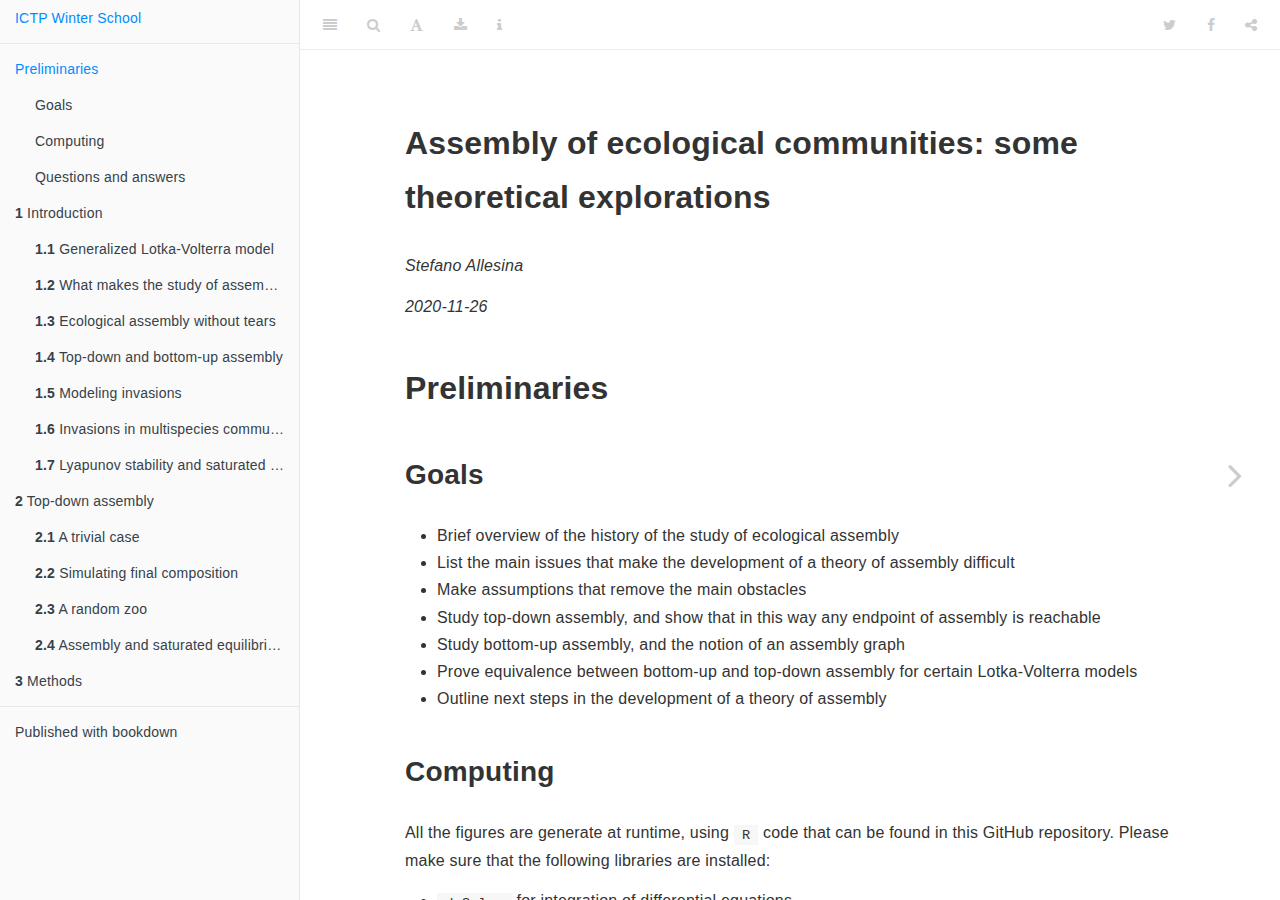
==== commit fd99c956: "Lectures setup" ====
--- a/docs/index.html
+++ b/docs/index.html
@@ -52,6 +52,70 @@
 
 
 
+<style type="text/css">
+code.sourceCode > span { display: inline-block; line-height: 1.25; }
+code.sourceCode > span { color: inherit; text-decoration: inherit; }
+code.sourceCode > span:empty { height: 1.2em; }
+.sourceCode { overflow: visible; }
+code.sourceCode { white-space: pre; position: relative; }
+pre.sourceCode { margin: 0; }
+@media screen {
+div.sourceCode { overflow: auto; }
+}
+@media print {
+code.sourceCode { white-space: pre-wrap; }
+code.sourceCode > span { text-indent: -5em; padding-left: 5em; }
+}
+pre.numberSource code
+  { counter-reset: source-line 0; }
+pre.numberSource code > span
+  { position: relative; left: -4em; counter-increment: source-line; }
+pre.numberSource code > span > a:first-child::before
+  { content: counter(source-line);
+    position: relative; left: -1em; text-align: right; vertical-align: baseline;
+    border: none; display: inline-block;
+    -webkit-touch-callout: none; -webkit-user-select: none;
+    -khtml-user-select: none; -moz-user-select: none;
+    -ms-user-select: none; user-select: none;
+    padding: 0 4px; width: 4em;
+    color: #aaaaaa;
+  }
+pre.numberSource { margin-left: 3em; border-left: 1px solid #aaaaaa;  padding-left: 4px; }
+div.sourceCode
+  {   }
+@media screen {
+code.sourceCode > span > a:first-child::before { text-decoration: underline; }
+}
+code span.al { color: #ff0000; font-weight: bold; } /* Alert */
+code span.an { color: #60a0b0; font-weight: bold; font-style: italic; } /* Annotation */
+code span.at { color: #7d9029; } /* Attribute */
+code span.bn { color: #40a070; } /* BaseN */
+code span.bu { } /* BuiltIn */
+code span.cf { color: #007020; font-weight: bold; } /* ControlFlow */
+code span.ch { color: #4070a0; } /* Char */
+code span.cn { color: #880000; } /* Constant */
+code span.co { color: #60a0b0; font-style: italic; } /* Comment */
+code span.cv { color: #60a0b0; font-weight: bold; font-style: italic; } /* CommentVar */
+code span.do { color: #ba2121; font-style: italic; } /* Documentation */
+code span.dt { color: #902000; } /* DataType */
+code span.dv { color: #40a070; } /* DecVal */
+code span.er { color: #ff0000; font-weight: bold; } /* Error */
+code span.ex { } /* Extension */
+code span.fl { color: #40a070; } /* Float */
+code span.fu { color: #06287e; } /* Function */
+code span.im { } /* Import */
+code span.in { color: #60a0b0; font-weight: bold; font-style: italic; } /* Information */
+code span.kw { color: #007020; font-weight: bold; } /* Keyword */
+code span.op { color: #666666; } /* Operator */
+code span.ot { color: #007020; } /* Other */
+code span.pp { color: #bc7a00; } /* Preprocessor */
+code span.sc { color: #4070a0; } /* SpecialChar */
+code span.ss { color: #bb6688; } /* SpecialString */
+code span.st { color: #4070a0; } /* String */
+code span.va { color: #19177c; } /* Variable */
+code span.vs { color: #4070a0; } /* VerbatimString */
+code span.wa { color: #60a0b0; font-weight: bold; font-style: italic; } /* Warning */
+</style>
 
 <link rel="stylesheet" href="style.css" type="text/css" />
 </head>
@@ -89,10 +153,10 @@
 <li class="chapter" data-level="1.7" data-path="intro.html"><a href="intro.html#lyapunov-stability-and-saturated-equilibria"><i class="fa fa-check"></i><b>1.7</b> Lyapunov stability and saturated equilibria</a></li>
 </ul></li>
 <li class="chapter" data-level="2" data-path="top-down-assembly.html"><a href="top-down-assembly.html"><i class="fa fa-check"></i><b>2</b> Top-down assembly</a><ul>
-<li class="chapter" data-level="2.0.1" data-path="top-down-assembly.html"><a href="top-down-assembly.html#a-trivial-case"><i class="fa fa-check"></i><b>2.0.1</b> A trivial case</a></li>
-<li class="chapter" data-level="2.0.2" data-path="top-down-assembly.html"><a href="top-down-assembly.html#simulating-final-composition"><i class="fa fa-check"></i><b>2.0.2</b> Simulating final composition</a></li>
-<li class="chapter" data-level="2.1" data-path="top-down-assembly.html"><a href="top-down-assembly.html#a-random-zoo"><i class="fa fa-check"></i><b>2.1</b> A random zoo</a></li>
-<li class="chapter" data-level="2.2" data-path="top-down-assembly.html"><a href="top-down-assembly.html#assembly-and-saturated-equilibrium"><i class="fa fa-check"></i><b>2.2</b> Assembly and saturated equilibrium</a></li>
+<li class="chapter" data-level="2.1" data-path="top-down-assembly.html"><a href="top-down-assembly.html#a-trivial-case"><i class="fa fa-check"></i><b>2.1</b> A trivial case</a></li>
+<li class="chapter" data-level="2.2" data-path="top-down-assembly.html"><a href="top-down-assembly.html#simulating-final-composition"><i class="fa fa-check"></i><b>2.2</b> Simulating final composition</a></li>
+<li class="chapter" data-level="2.3" data-path="top-down-assembly.html"><a href="top-down-assembly.html#a-random-zoo"><i class="fa fa-check"></i><b>2.3</b> A random zoo</a></li>
+<li class="chapter" data-level="2.4" data-path="top-down-assembly.html"><a href="top-down-assembly.html#assembly-and-saturated-equilibrium"><i class="fa fa-check"></i><b>2.4</b> Assembly and saturated equilibrium</a></li>
 </ul></li>
 <li class="chapter" data-level="3" data-path="methods.html"><a href="methods.html"><i class="fa fa-check"></i><b>3</b> Methods</a></li>
 <li class="divider"></li>
@@ -205,6 +269,20 @@
 });
 </script>
 
+<!-- dynamically load mathjax for compatibility with self-contained -->
+<script>
+  (function () {
+    var script = document.createElement("script");
+    script.type = "text/javascript";
+    var src = "true";
+    if (src === "" || src === "true") src = "https://mathjax.rstudio.com/latest/MathJax.js?config=TeX-MML-AM_CHTML";
+    if (location.protocol !== "file:")
+      if (/^https?:/.test(src))
+        src = src.replace(/^https?:/, '');
+    script.src = src;
+    document.getElementsByTagName("head")[0].appendChild(script);
+  })();
+</script>
 </body>
 
 </html>
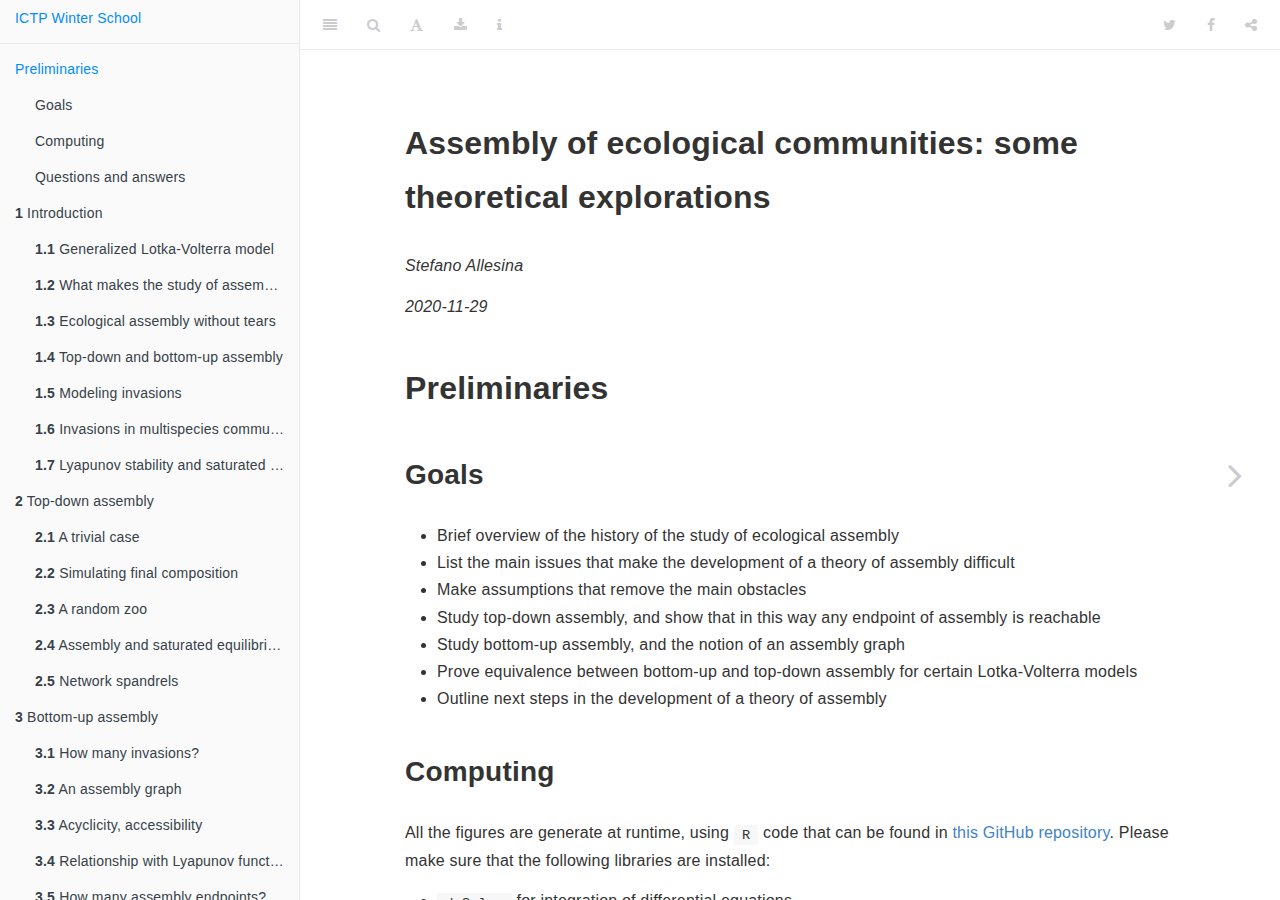
==== commit 62acf9df: "Second lecture ready" ====
--- a/docs/index.html
+++ b/docs/index.html
@@ -24,7 +24,7 @@
 <meta name="author" content="Stefano Allesina" />
 
 
-<meta name="date" content="2020-11-26" />
+<meta name="date" content="2020-11-29" />
 
   <meta name="viewport" content="width=device-width, initial-scale=1" />
   <meta name="apple-mobile-web-app-capable" content="yes" />
@@ -157,8 +157,16 @@
 <li class="chapter" data-level="2.2" data-path="top-down-assembly.html"><a href="top-down-assembly.html#simulating-final-composition"><i class="fa fa-check"></i><b>2.2</b> Simulating final composition</a></li>
 <li class="chapter" data-level="2.3" data-path="top-down-assembly.html"><a href="top-down-assembly.html#a-random-zoo"><i class="fa fa-check"></i><b>2.3</b> A random zoo</a></li>
 <li class="chapter" data-level="2.4" data-path="top-down-assembly.html"><a href="top-down-assembly.html#assembly-and-saturated-equilibrium"><i class="fa fa-check"></i><b>2.4</b> Assembly and saturated equilibrium</a></li>
-</ul></li>
-<li class="chapter" data-level="3" data-path="methods.html"><a href="methods.html"><i class="fa fa-check"></i><b>3</b> Methods</a></li>
+<li class="chapter" data-level="2.5" data-path="top-down-assembly.html"><a href="top-down-assembly.html#network-spandrels"><i class="fa fa-check"></i><b>2.5</b> Network spandrels</a></li>
+</ul></li>
+<li class="chapter" data-level="3" data-path="bottom-up-assembly.html"><a href="bottom-up-assembly.html"><i class="fa fa-check"></i><b>3</b> Bottom-up assembly</a><ul>
+<li class="chapter" data-level="3.1" data-path="bottom-up-assembly.html"><a href="bottom-up-assembly.html#how-many-invasions"><i class="fa fa-check"></i><b>3.1</b> How many invasions?</a></li>
+<li class="chapter" data-level="3.2" data-path="bottom-up-assembly.html"><a href="bottom-up-assembly.html#an-assembly-graph"><i class="fa fa-check"></i><b>3.2</b> An assembly graph</a></li>
+<li class="chapter" data-level="3.3" data-path="bottom-up-assembly.html"><a href="bottom-up-assembly.html#acyclicity-accessibility"><i class="fa fa-check"></i><b>3.3</b> Acyclicity, accessibility</a></li>
+<li class="chapter" data-level="3.4" data-path="bottom-up-assembly.html"><a href="bottom-up-assembly.html#relationship-with-lyapunov-function"><i class="fa fa-check"></i><b>3.4</b> Relationship with Lyapunov function</a></li>
+<li class="chapter" data-level="3.5" data-path="bottom-up-assembly.html"><a href="bottom-up-assembly.html#how-many-assembly-endpoints"><i class="fa fa-check"></i><b>3.5</b> How many assembly endpoints?</a></li>
+<li class="chapter" data-level="3.6" data-path="bottom-up-assembly.html"><a href="bottom-up-assembly.html#conclusions"><i class="fa fa-check"></i><b>3.6</b> Conclusions</a></li>
+</ul></li>
 <li class="divider"></li>
 <li><a href="https://github.com/rstudio/bookdown" target="blank">Published with bookdown</a></li>
 
@@ -182,7 +190,7 @@
 <div id="header">
 <h1 class="title">Assembly of ecological communities: some theoretical explorations</h1>
 <p class="author"><em>Stefano Allesina</em></p>
-<p class="date"><em>2020-11-26</em></p>
+<p class="date"><em>2020-11-29</em></p>
 </div>
 <div id="preliminaries" class="section level1 unnumbered">
 <h1>Preliminaries</h1>
@@ -200,11 +208,12 @@
 </div>
 <div id="computing" class="section level2 unnumbered">
 <h2>Computing</h2>
-<p>All the figures are generate at runtime, using <code>R</code> code that can be found in this GitHub repository. Please make sure that the following libraries are installed:</p>
+<p>All the figures are generate at runtime, using <code>R</code> code that can be found in <a href="https://github.com/StefanoAllesina/ICTP_Winter_School">this GitHub repository</a>. Please make sure that the following libraries are installed:</p>
 <ul>
 <li><code>deSolve</code> for integration of differential equations</li>
 <li><code>tidyverse</code> for data manipulation and plotting</li>
 <li><code>knitr</code> to compile this document</li>
+<li><code>igraph</code> for visualizing networks</li>
 </ul>
 </div>
 <div id="questions-and-answers" class="section level2 unnumbered">
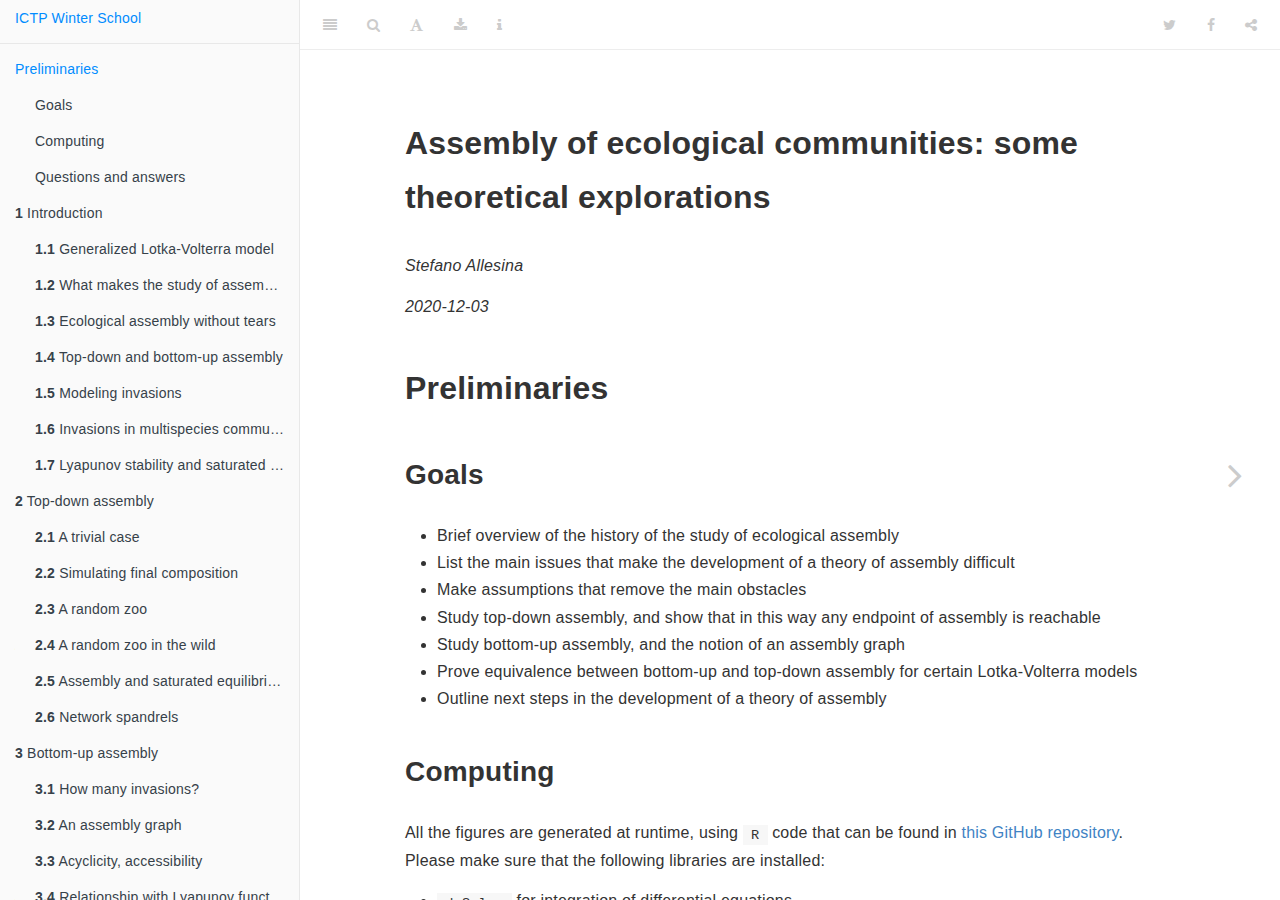
==== commit 881343f6: "fixed some refs, added figure, more on assembly graph" ====
--- a/docs/index.html
+++ b/docs/index.html
@@ -24,7 +24,7 @@
 <meta name="author" content="Stefano Allesina" />
 
 
-<meta name="date" content="2020-11-29" />
+<meta name="date" content="2020-12-03" />
 
   <meta name="viewport" content="width=device-width, initial-scale=1" />
   <meta name="apple-mobile-web-app-capable" content="yes" />
@@ -156,8 +156,9 @@
 <li class="chapter" data-level="2.1" data-path="top-down-assembly.html"><a href="top-down-assembly.html#a-trivial-case"><i class="fa fa-check"></i><b>2.1</b> A trivial case</a></li>
 <li class="chapter" data-level="2.2" data-path="top-down-assembly.html"><a href="top-down-assembly.html#simulating-final-composition"><i class="fa fa-check"></i><b>2.2</b> Simulating final composition</a></li>
 <li class="chapter" data-level="2.3" data-path="top-down-assembly.html"><a href="top-down-assembly.html#a-random-zoo"><i class="fa fa-check"></i><b>2.3</b> A random zoo</a></li>
-<li class="chapter" data-level="2.4" data-path="top-down-assembly.html"><a href="top-down-assembly.html#assembly-and-saturated-equilibrium"><i class="fa fa-check"></i><b>2.4</b> Assembly and saturated equilibrium</a></li>
-<li class="chapter" data-level="2.5" data-path="top-down-assembly.html"><a href="top-down-assembly.html#network-spandrels"><i class="fa fa-check"></i><b>2.5</b> Network spandrels</a></li>
+<li class="chapter" data-level="2.4" data-path="top-down-assembly.html"><a href="top-down-assembly.html#a-random-zoo-in-the-wild"><i class="fa fa-check"></i><b>2.4</b> A random zoo in the wild</a></li>
+<li class="chapter" data-level="2.5" data-path="top-down-assembly.html"><a href="top-down-assembly.html#assembly-and-saturated-equilibrium"><i class="fa fa-check"></i><b>2.5</b> Assembly and saturated equilibrium</a></li>
+<li class="chapter" data-level="2.6" data-path="top-down-assembly.html"><a href="top-down-assembly.html#network-spandrels"><i class="fa fa-check"></i><b>2.6</b> Network spandrels</a></li>
 </ul></li>
 <li class="chapter" data-level="3" data-path="bottom-up-assembly.html"><a href="bottom-up-assembly.html"><i class="fa fa-check"></i><b>3</b> Bottom-up assembly</a><ul>
 <li class="chapter" data-level="3.1" data-path="bottom-up-assembly.html"><a href="bottom-up-assembly.html#how-many-invasions"><i class="fa fa-check"></i><b>3.1</b> How many invasions?</a></li>
@@ -190,7 +191,7 @@
 <div id="header">
 <h1 class="title">Assembly of ecological communities: some theoretical explorations</h1>
 <p class="author"><em>Stefano Allesina</em></p>
-<p class="date"><em>2020-11-29</em></p>
+<p class="date"><em>2020-12-03</em></p>
 </div>
 <div id="preliminaries" class="section level1 unnumbered">
 <h1>Preliminaries</h1>
@@ -208,7 +209,7 @@
 </div>
 <div id="computing" class="section level2 unnumbered">
 <h2>Computing</h2>
-<p>All the figures are generate at runtime, using <code>R</code> code that can be found in <a href="https://github.com/StefanoAllesina/ICTP_Winter_School">this GitHub repository</a>. Please make sure that the following libraries are installed:</p>
+<p>All the figures are generated at runtime, using <code>R</code> code that can be found in <a href="https://github.com/StefanoAllesina/ICTP_Winter_School">this GitHub repository</a>. Please make sure that the following libraries are installed:</p>
 <ul>
 <li><code>deSolve</code> for integration of differential equations</li>
 <li><code>tidyverse</code> for data manipulation and plotting</li>
@@ -218,7 +219,7 @@
 </div>
 <div id="questions-and-answers" class="section level2 unnumbered">
 <h2>Questions and answers</h2>
-<p>If you have a question that prevents you from following the lecture, please unmute yourself and ask the question—other students are likely to have the same problem! If you are asking a question out of curiosity, or that can be discussed later, please put it in the chat. I will keep the last few minutes of the lecture for Q&amp;A.</p>
+<p>If you have a question that prevents you from following the lecture, please unmute yourself and ask the question—other students are likely to have the same problem! If you are asking a question out of curiosity, or that can be discussed later, please put it in the chat. I will keep the last few minutes of each lecture for Q&amp;A.</p>
 
 </div>
 </div>
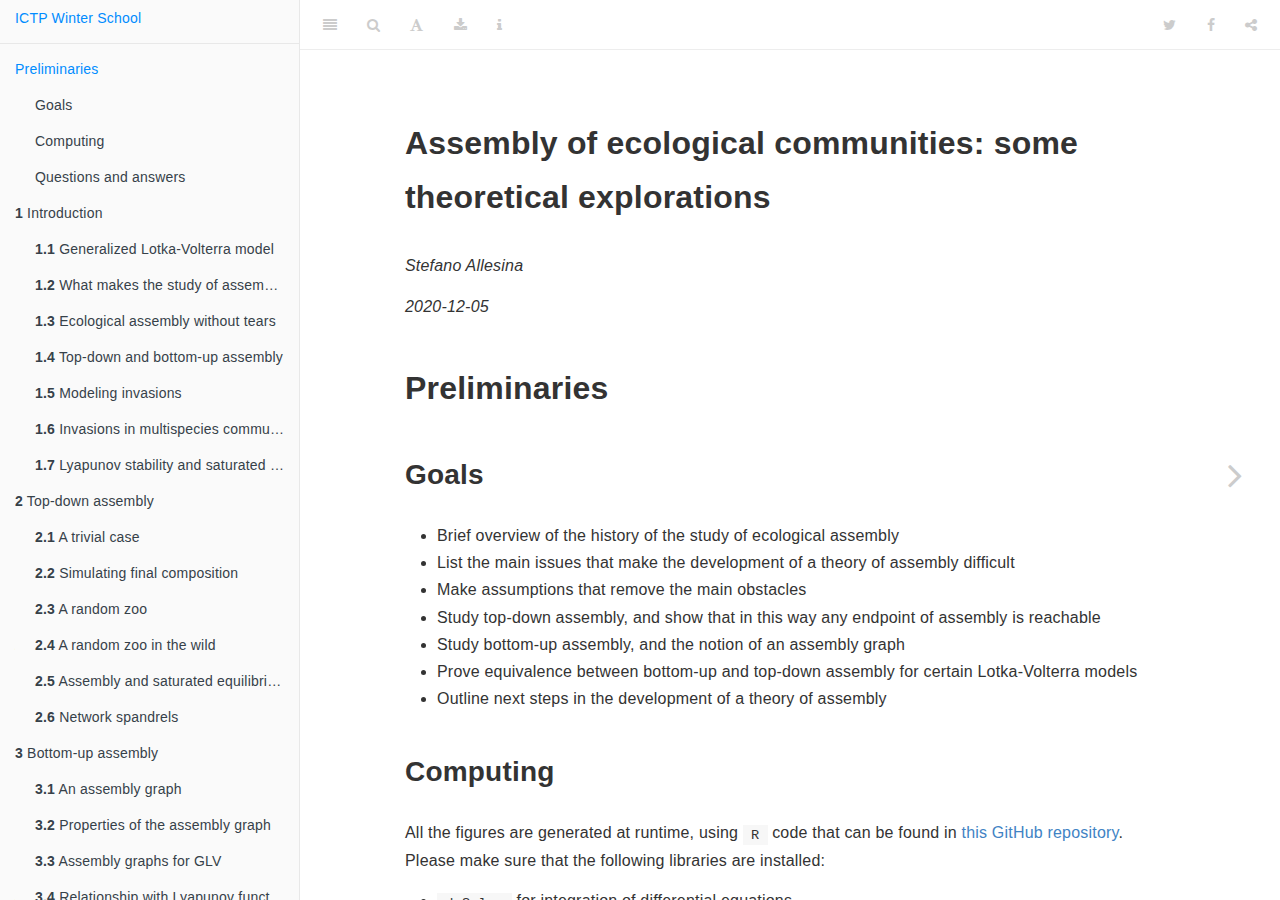
==== commit 1120ef97: "Added graphs for stable case" ====
--- a/docs/index.html
+++ b/docs/index.html
@@ -24,7 +24,7 @@
 <meta name="author" content="Stefano Allesina" />
 
 
-<meta name="date" content="2020-12-03" />
+<meta name="date" content="2020-12-05" />
 
   <meta name="viewport" content="width=device-width, initial-scale=1" />
   <meta name="apple-mobile-web-app-capable" content="yes" />
@@ -52,70 +52,6 @@
 
 
 
-<style type="text/css">
-code.sourceCode > span { display: inline-block; line-height: 1.25; }
-code.sourceCode > span { color: inherit; text-decoration: inherit; }
-code.sourceCode > span:empty { height: 1.2em; }
-.sourceCode { overflow: visible; }
-code.sourceCode { white-space: pre; position: relative; }
-pre.sourceCode { margin: 0; }
-@media screen {
-div.sourceCode { overflow: auto; }
-}
-@media print {
-code.sourceCode { white-space: pre-wrap; }
-code.sourceCode > span { text-indent: -5em; padding-left: 5em; }
-}
-pre.numberSource code
-  { counter-reset: source-line 0; }
-pre.numberSource code > span
-  { position: relative; left: -4em; counter-increment: source-line; }
-pre.numberSource code > span > a:first-child::before
-  { content: counter(source-line);
-    position: relative; left: -1em; text-align: right; vertical-align: baseline;
-    border: none; display: inline-block;
-    -webkit-touch-callout: none; -webkit-user-select: none;
-    -khtml-user-select: none; -moz-user-select: none;
-    -ms-user-select: none; user-select: none;
-    padding: 0 4px; width: 4em;
-    color: #aaaaaa;
-  }
-pre.numberSource { margin-left: 3em; border-left: 1px solid #aaaaaa;  padding-left: 4px; }
-div.sourceCode
-  {   }
-@media screen {
-code.sourceCode > span > a:first-child::before { text-decoration: underline; }
-}
-code span.al { color: #ff0000; font-weight: bold; } /* Alert */
-code span.an { color: #60a0b0; font-weight: bold; font-style: italic; } /* Annotation */
-code span.at { color: #7d9029; } /* Attribute */
-code span.bn { color: #40a070; } /* BaseN */
-code span.bu { } /* BuiltIn */
-code span.cf { color: #007020; font-weight: bold; } /* ControlFlow */
-code span.ch { color: #4070a0; } /* Char */
-code span.cn { color: #880000; } /* Constant */
-code span.co { color: #60a0b0; font-style: italic; } /* Comment */
-code span.cv { color: #60a0b0; font-weight: bold; font-style: italic; } /* CommentVar */
-code span.do { color: #ba2121; font-style: italic; } /* Documentation */
-code span.dt { color: #902000; } /* DataType */
-code span.dv { color: #40a070; } /* DecVal */
-code span.er { color: #ff0000; font-weight: bold; } /* Error */
-code span.ex { } /* Extension */
-code span.fl { color: #40a070; } /* Float */
-code span.fu { color: #06287e; } /* Function */
-code span.im { } /* Import */
-code span.in { color: #60a0b0; font-weight: bold; font-style: italic; } /* Information */
-code span.kw { color: #007020; font-weight: bold; } /* Keyword */
-code span.op { color: #666666; } /* Operator */
-code span.ot { color: #007020; } /* Other */
-code span.pp { color: #bc7a00; } /* Preprocessor */
-code span.sc { color: #4070a0; } /* SpecialChar */
-code span.ss { color: #bb6688; } /* SpecialString */
-code span.st { color: #4070a0; } /* String */
-code span.va { color: #19177c; } /* Variable */
-code span.vs { color: #4070a0; } /* VerbatimString */
-code span.wa { color: #60a0b0; font-weight: bold; font-style: italic; } /* Warning */
-</style>
 
 <link rel="stylesheet" href="style.css" type="text/css" />
 </head>
@@ -161,12 +97,15 @@
 <li class="chapter" data-level="2.6" data-path="top-down-assembly.html"><a href="top-down-assembly.html#network-spandrels"><i class="fa fa-check"></i><b>2.6</b> Network spandrels</a></li>
 </ul></li>
 <li class="chapter" data-level="3" data-path="bottom-up-assembly.html"><a href="bottom-up-assembly.html"><i class="fa fa-check"></i><b>3</b> Bottom-up assembly</a><ul>
-<li class="chapter" data-level="3.1" data-path="bottom-up-assembly.html"><a href="bottom-up-assembly.html#how-many-invasions"><i class="fa fa-check"></i><b>3.1</b> How many invasions?</a></li>
-<li class="chapter" data-level="3.2" data-path="bottom-up-assembly.html"><a href="bottom-up-assembly.html#an-assembly-graph"><i class="fa fa-check"></i><b>3.2</b> An assembly graph</a></li>
-<li class="chapter" data-level="3.3" data-path="bottom-up-assembly.html"><a href="bottom-up-assembly.html#acyclicity-accessibility"><i class="fa fa-check"></i><b>3.3</b> Acyclicity, accessibility</a></li>
-<li class="chapter" data-level="3.4" data-path="bottom-up-assembly.html"><a href="bottom-up-assembly.html#relationship-with-lyapunov-function"><i class="fa fa-check"></i><b>3.4</b> Relationship with Lyapunov function</a></li>
+<li class="chapter" data-level="3.1" data-path="bottom-up-assembly.html"><a href="bottom-up-assembly.html#an-assembly-graph"><i class="fa fa-check"></i><b>3.1</b> An assembly graph</a><ul>
+<li class="chapter" data-level="3.1.1" data-path="bottom-up-assembly.html"><a href="bottom-up-assembly.html#how-many-invasions"><i class="fa fa-check"></i><b>3.1.1</b> How many invasions?</a></li>
+</ul></li>
+<li class="chapter" data-level="3.2" data-path="bottom-up-assembly.html"><a href="bottom-up-assembly.html#properties-of-the-assembly-graph"><i class="fa fa-check"></i><b>3.2</b> Properties of the assembly graph</a></li>
+<li class="chapter" data-level="3.3" data-path="bottom-up-assembly.html"><a href="bottom-up-assembly.html#assembly-graphs-for-glv"><i class="fa fa-check"></i><b>3.3</b> Assembly graphs for GLV</a></li>
+<li class="chapter" data-level="3.4" data-path="bottom-up-assembly.html"><a href="bottom-up-assembly.html#relationship-with-lyapunov-functions"><i class="fa fa-check"></i><b>3.4</b> Relationship with Lyapunov functions</a></li>
 <li class="chapter" data-level="3.5" data-path="bottom-up-assembly.html"><a href="bottom-up-assembly.html#how-many-assembly-endpoints"><i class="fa fa-check"></i><b>3.5</b> How many assembly endpoints?</a></li>
-<li class="chapter" data-level="3.6" data-path="bottom-up-assembly.html"><a href="bottom-up-assembly.html#conclusions"><i class="fa fa-check"></i><b>3.6</b> Conclusions</a></li>
+<li class="chapter" data-level="3.6" data-path="bottom-up-assembly.html"><a href="bottom-up-assembly.html#build-your-own-assembly-graph"><i class="fa fa-check"></i><b>3.6</b> Build your own assembly graph!</a></li>
+<li class="chapter" data-level="3.7" data-path="bottom-up-assembly.html"><a href="bottom-up-assembly.html#conclusions"><i class="fa fa-check"></i><b>3.7</b> Conclusions</a></li>
 </ul></li>
 <li class="divider"></li>
 <li><a href="https://github.com/rstudio/bookdown" target="blank">Published with bookdown</a></li>
@@ -191,7 +130,7 @@
 <div id="header">
 <h1 class="title">Assembly of ecological communities: some theoretical explorations</h1>
 <p class="author"><em>Stefano Allesina</em></p>
-<p class="date"><em>2020-12-03</em></p>
+<p class="date"><em>2020-12-05</em></p>
 </div>
 <div id="preliminaries" class="section level1 unnumbered">
 <h1>Preliminaries</h1>
@@ -279,20 +218,6 @@
 });
 </script>
 
-<!-- dynamically load mathjax for compatibility with self-contained -->
-<script>
-  (function () {
-    var script = document.createElement("script");
-    script.type = "text/javascript";
-    var src = "true";
-    if (src === "" || src === "true") src = "https://mathjax.rstudio.com/latest/MathJax.js?config=TeX-MML-AM_CHTML";
-    if (location.protocol !== "file:")
-      if (/^https?:/.test(src))
-        src = src.replace(/^https?:/, '');
-    script.src = src;
-    document.getElementsByTagName("head")[0].appendChild(script);
-  })();
-</script>
 </body>
 
 </html>
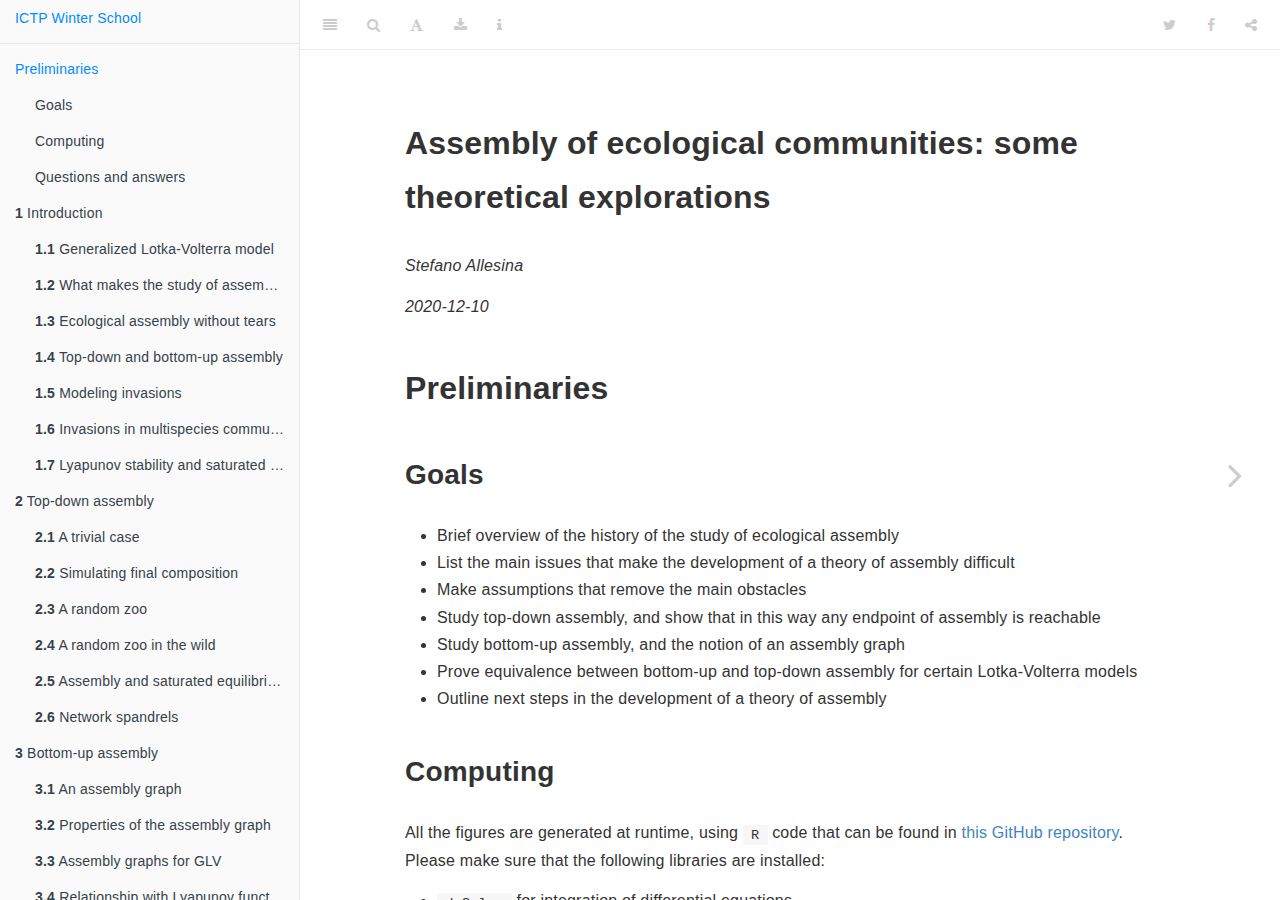
==== commit d97707ca: "fixed bug assembly graph" ====
--- a/docs/index.html
+++ b/docs/index.html
@@ -24,7 +24,7 @@
 <meta name="author" content="Stefano Allesina" />
 
 
-<meta name="date" content="2020-12-05" />
+<meta name="date" content="2020-12-10" />
 
   <meta name="viewport" content="width=device-width, initial-scale=1" />
   <meta name="apple-mobile-web-app-capable" content="yes" />
@@ -52,6 +52,70 @@
 
 
 
+<style type="text/css">
+code.sourceCode > span { display: inline-block; line-height: 1.25; }
+code.sourceCode > span { color: inherit; text-decoration: inherit; }
+code.sourceCode > span:empty { height: 1.2em; }
+.sourceCode { overflow: visible; }
+code.sourceCode { white-space: pre; position: relative; }
+pre.sourceCode { margin: 0; }
+@media screen {
+div.sourceCode { overflow: auto; }
+}
+@media print {
+code.sourceCode { white-space: pre-wrap; }
+code.sourceCode > span { text-indent: -5em; padding-left: 5em; }
+}
+pre.numberSource code
+  { counter-reset: source-line 0; }
+pre.numberSource code > span
+  { position: relative; left: -4em; counter-increment: source-line; }
+pre.numberSource code > span > a:first-child::before
+  { content: counter(source-line);
+    position: relative; left: -1em; text-align: right; vertical-align: baseline;
+    border: none; display: inline-block;
+    -webkit-touch-callout: none; -webkit-user-select: none;
+    -khtml-user-select: none; -moz-user-select: none;
+    -ms-user-select: none; user-select: none;
+    padding: 0 4px; width: 4em;
+    color: #aaaaaa;
+  }
+pre.numberSource { margin-left: 3em; border-left: 1px solid #aaaaaa;  padding-left: 4px; }
+div.sourceCode
+  {   }
+@media screen {
+code.sourceCode > span > a:first-child::before { text-decoration: underline; }
+}
+code span.al { color: #ff0000; font-weight: bold; } /* Alert */
+code span.an { color: #60a0b0; font-weight: bold; font-style: italic; } /* Annotation */
+code span.at { color: #7d9029; } /* Attribute */
+code span.bn { color: #40a070; } /* BaseN */
+code span.bu { } /* BuiltIn */
+code span.cf { color: #007020; font-weight: bold; } /* ControlFlow */
+code span.ch { color: #4070a0; } /* Char */
+code span.cn { color: #880000; } /* Constant */
+code span.co { color: #60a0b0; font-style: italic; } /* Comment */
+code span.cv { color: #60a0b0; font-weight: bold; font-style: italic; } /* CommentVar */
+code span.do { color: #ba2121; font-style: italic; } /* Documentation */
+code span.dt { color: #902000; } /* DataType */
+code span.dv { color: #40a070; } /* DecVal */
+code span.er { color: #ff0000; font-weight: bold; } /* Error */
+code span.ex { } /* Extension */
+code span.fl { color: #40a070; } /* Float */
+code span.fu { color: #06287e; } /* Function */
+code span.im { } /* Import */
+code span.in { color: #60a0b0; font-weight: bold; font-style: italic; } /* Information */
+code span.kw { color: #007020; font-weight: bold; } /* Keyword */
+code span.op { color: #666666; } /* Operator */
+code span.ot { color: #007020; } /* Other */
+code span.pp { color: #bc7a00; } /* Preprocessor */
+code span.sc { color: #4070a0; } /* SpecialChar */
+code span.ss { color: #bb6688; } /* SpecialString */
+code span.st { color: #4070a0; } /* String */
+code span.va { color: #19177c; } /* Variable */
+code span.vs { color: #4070a0; } /* VerbatimString */
+code span.wa { color: #60a0b0; font-weight: bold; font-style: italic; } /* Warning */
+</style>
 
 <link rel="stylesheet" href="style.css" type="text/css" />
 </head>
@@ -107,6 +171,7 @@
 <li class="chapter" data-level="3.6" data-path="bottom-up-assembly.html"><a href="bottom-up-assembly.html#build-your-own-assembly-graph"><i class="fa fa-check"></i><b>3.6</b> Build your own assembly graph!</a></li>
 <li class="chapter" data-level="3.7" data-path="bottom-up-assembly.html"><a href="bottom-up-assembly.html#conclusions"><i class="fa fa-check"></i><b>3.7</b> Conclusions</a></li>
 </ul></li>
+<li class="chapter" data-level="4" data-path="references-and-readings.html"><a href="references-and-readings.html"><i class="fa fa-check"></i><b>4</b> References and readings</a></li>
 <li class="divider"></li>
 <li><a href="https://github.com/rstudio/bookdown" target="blank">Published with bookdown</a></li>
 
@@ -130,7 +195,7 @@
 <div id="header">
 <h1 class="title">Assembly of ecological communities: some theoretical explorations</h1>
 <p class="author"><em>Stefano Allesina</em></p>
-<p class="date"><em>2020-12-05</em></p>
+<p class="date"><em>2020-12-10</em></p>
 </div>
 <div id="preliminaries" class="section level1 unnumbered">
 <h1>Preliminaries</h1>
@@ -218,6 +283,20 @@
 });
 </script>
 
+<!-- dynamically load mathjax for compatibility with self-contained -->
+<script>
+  (function () {
+    var script = document.createElement("script");
+    script.type = "text/javascript";
+    var src = "true";
+    if (src === "" || src === "true") src = "https://mathjax.rstudio.com/latest/MathJax.js?config=TeX-MML-AM_CHTML";
+    if (location.protocol !== "file:")
+      if (/^https?:/.test(src))
+        src = src.replace(/^https?:/, '');
+    script.src = src;
+    document.getElementsByTagName("head")[0].appendChild(script);
+  })();
+</script>
 </body>
 
 </html>
